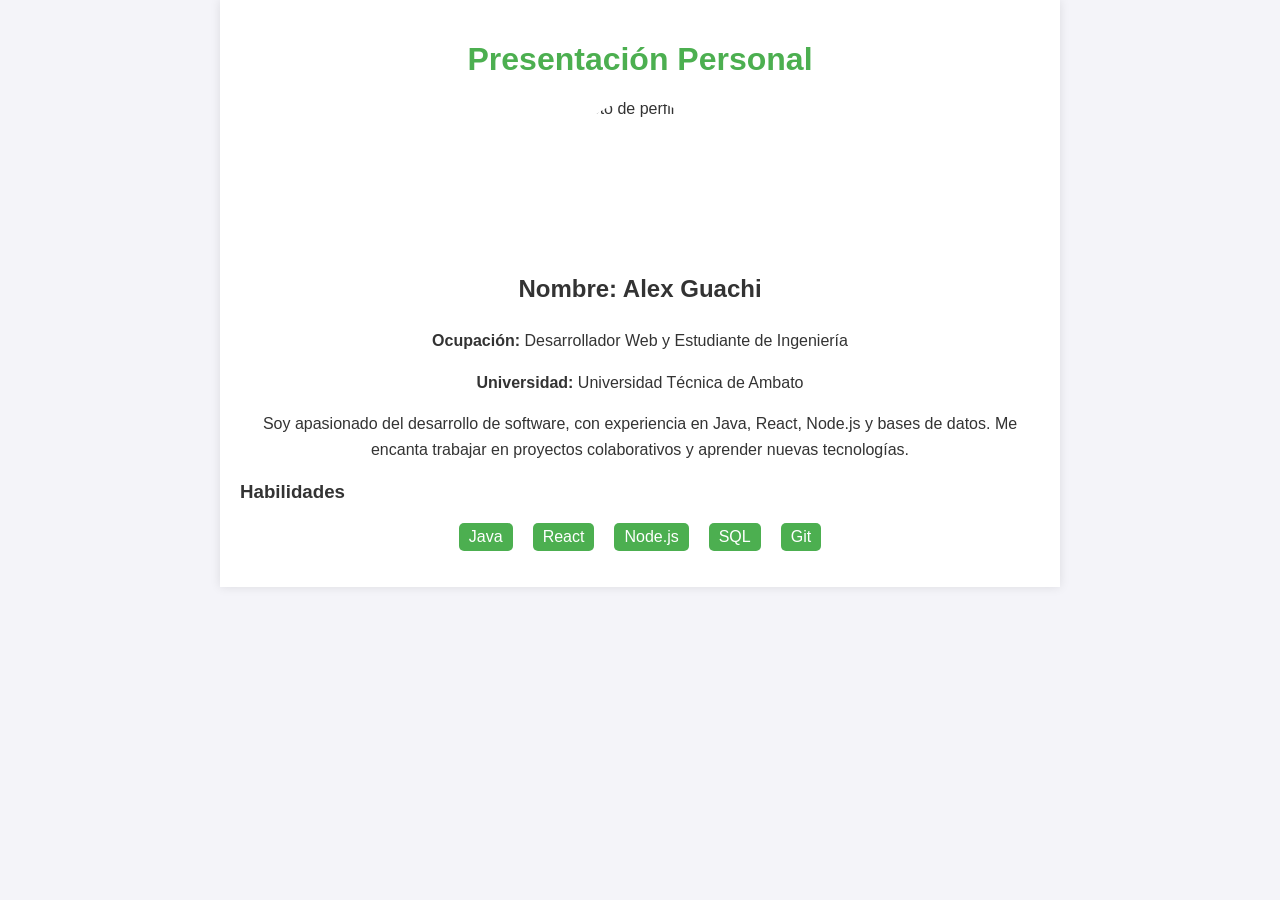
==== index.html @ 12859a0b "informacion" ====
<!DOCTYPE html>
<html lang="es">

<head>
    <meta charset="UTF-8">
    <meta name="viewport" content="width=device-width, initial-scale=1.0">
    <title>Presentación Personal</title>
    <style>
        body {
            font-family: Arial, sans-serif;
            margin: 0;
            padding: 0;
            background-color: #f4f4f9;
            color: #333;
        }

        .container {
            width: 80%;
            max-width: 800px;
            margin: auto;
            padding: 20px;
            background-color: #ffffff;
            box-shadow: 0px 0px 10px rgba(0, 0, 0, 0.1);
        }

        h1 {
            text-align: center;
            color: #4CAF50;
        }

        .profile-picture {
            display: block;
            margin: 20px auto;
            border-radius: 50%;
            width: 150px;
            height: 150px;
            object-fit: cover;
        }

        .info {
            text-align: center;
            line-height: 1.6;
        }

        .skills {
            margin-top: 20px;
            padding: 0;
            list-style: none;
            display: flex;
            justify-content: center;
        }

        .skills li {
            margin: 0 10px;
            padding: 5px 10px;
            background-color: #4CAF50;
            color: white;
            border-radius: 5px;
        }
    </style>
</head>

<body>
    <div class="container">
        <h1>Presentación Personal</h1>
        <img src="profile.jpg" alt="Foto de perfil" class="profile-picture">

        <div class="info">
            <h2>Nombre: Alex Guachi</h2>
            <p><strong>Ocupación:</strong> Desarrollador Web y Estudiante de Ingeniería</p>
            <p><strong>Universidad:</strong> Universidad Técnica de Ambato</p>
            <p>Soy apasionado del desarrollo de software, con experiencia en Java, React, Node.js y bases de datos. Me
                encanta trabajar en proyectos colaborativos y aprender nuevas tecnologías.</p>
        </div>

        <h3>Habilidades</h3>
        <ul class="skills">
            <li>Java</li>
            <li>React</li>
            <li>Node.js</li>
            <li>SQL</li>
            <li>Git</li>
        </ul>
    </div>
</body>

</html>
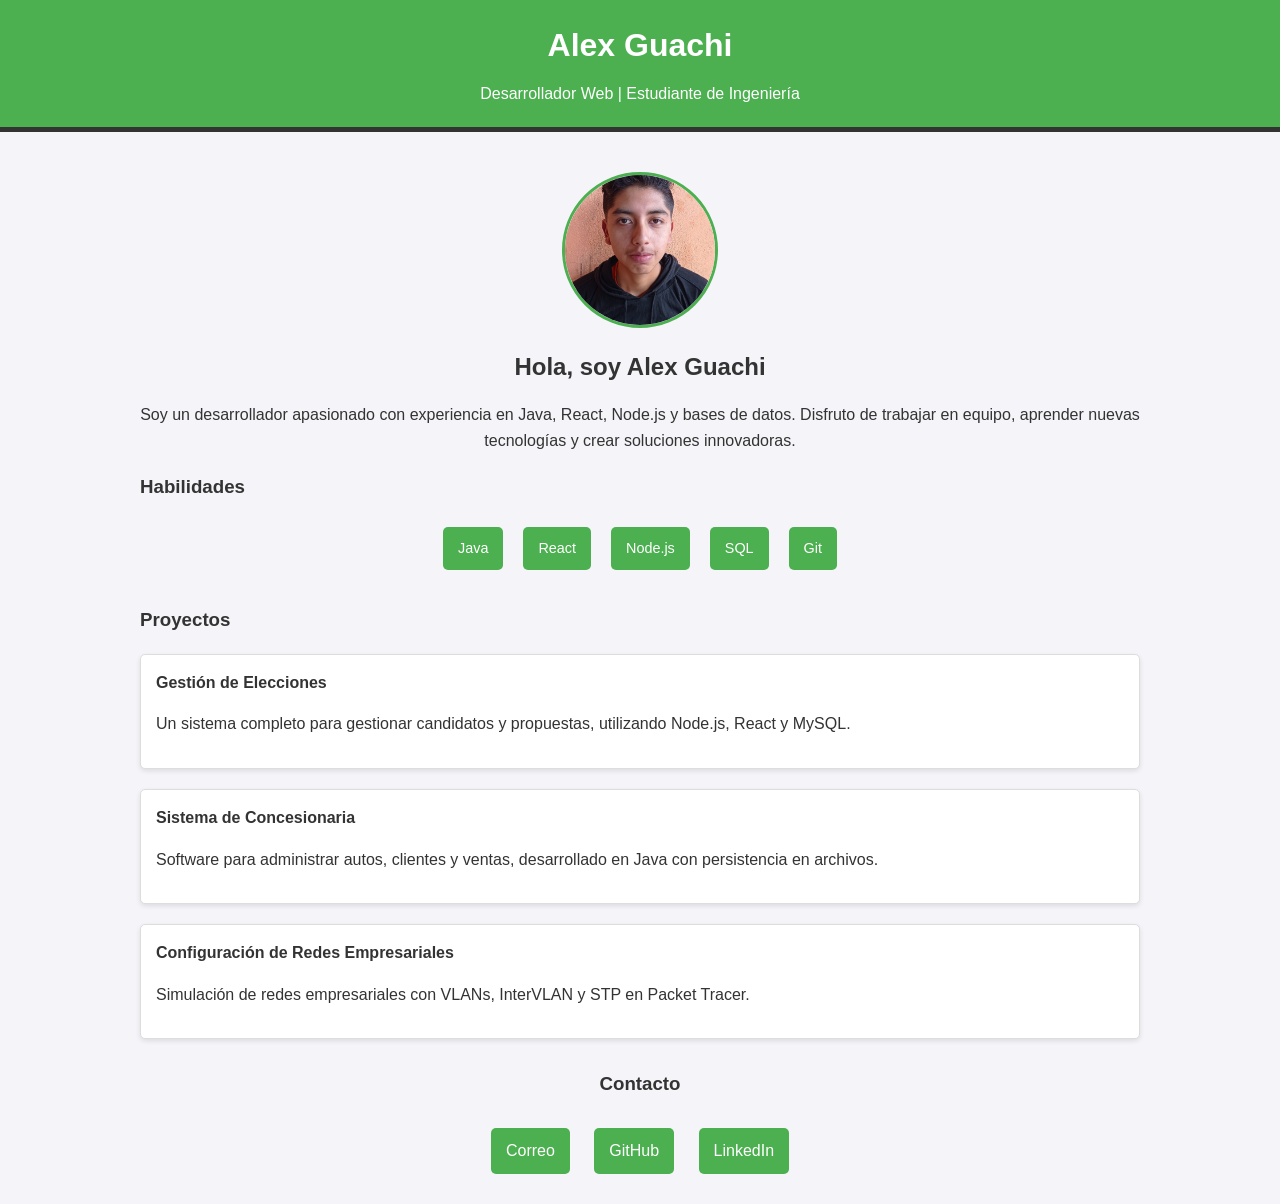
==== commit db82f34d: "cambios en la pagina" ====
--- a/index.html
+++ b/index.html
@@ -4,30 +4,44 @@
 <head>
     <meta charset="UTF-8">
     <meta name="viewport" content="width=device-width, initial-scale=1.0">
-    <title>Presentación Personal</title>
+    <title>Portafolio de Alex Guachi</title>
     <style>
+        /* Estilos generales */
         body {
             font-family: Arial, sans-serif;
             margin: 0;
             padding: 0;
             background-color: #f4f4f9;
             color: #333;
+            line-height: 1.6;
         }
 
+        /* Contenedor principal */
         .container {
-            width: 80%;
-            max-width: 800px;
+            width: 90%;
+            max-width: 1000px;
             margin: auto;
             padding: 20px;
-            background-color: #ffffff;
-            box-shadow: 0px 0px 10px rgba(0, 0, 0, 0.1);
         }
 
-        h1 {
+        /* Encabezado */
+        header {
+            background-color: #4CAF50;
+            color: white;
+            padding: 20px 0;
             text-align: center;
-            color: #4CAF50;
+            border-bottom: 5px solid #333;
         }
 
+        header h1 {
+            margin: 0;
+        }
+
+        header p {
+            margin: 10px 0 0;
+        }
+
+        /* Foto de perfil */
         .profile-picture {
             display: block;
             margin: 20px auto;
@@ -35,44 +49,94 @@
             width: 150px;
             height: 150px;
             object-fit: cover;
+            border: 3px solid #4CAF50;
         }
 
+        /* Información personal */
         .info {
             text-align: center;
-            line-height: 1.6;
+            margin-top: 20px;
         }
 
+        .info h2 {
+            margin-bottom: 10px;
+        }
+
+        /* Sección de habilidades */
         .skills {
             margin-top: 20px;
+            list-style: none;
             padding: 0;
-            list-style: none;
             display: flex;
             justify-content: center;
+            flex-wrap: wrap;
         }
 
         .skills li {
-            margin: 0 10px;
-            padding: 5px 10px;
+            margin: 5px 10px;
+            padding: 10px 15px;
             background-color: #4CAF50;
             color: white;
             border-radius: 5px;
+            font-size: 0.9em;
+        }
+
+        /* Sección de proyectos */
+        .projects {
+            margin-top: 30px;
+        }
+
+        .project-card {
+            background-color: #fff;
+            border: 1px solid #ddd;
+            border-radius: 5px;
+            margin-bottom: 20px;
+            padding: 15px;
+            box-shadow: 0px 2px 5px rgba(0, 0, 0, 0.1);
+        }
+
+        .project-card h4 {
+            margin: 0 0 10px;
+        }
+
+        /* Sección de contacto */
+        .contact {
+            margin-top: 30px;
+            text-align: center;
+        }
+
+        .contact a {
+            display: inline-block;
+            margin: 10px;
+            padding: 10px 15px;
+            text-decoration: none;
+            color: white;
+            background-color: #4CAF50;
+            border-radius: 5px;
+        }
+
+        .contact a:hover {
+            background-color: #45a049;
         }
     </style>
 </head>
 
 <body>
+    <header>
+        <h1>Alex Guachi</h1>
+        <p>Desarrollador Web | Estudiante de Ingeniería</p>
+    </header>
+
     <div class="container">
-        <h1>Presentación Personal</h1>
-        <img src="profile.jpg" alt="Foto de perfil" class="profile-picture">
-
+        <!-- Foto e información personal -->
+        <img src="UTA.jpeg" alt="Foto de perfil" class="profile-picture">
         <div class="info">
-            <h2>Nombre: Alex Guachi</h2>
-            <p><strong>Ocupación:</strong> Desarrollador Web y Estudiante de Ingeniería</p>
-            <p><strong>Universidad:</strong> Universidad Técnica de Ambato</p>
-            <p>Soy apasionado del desarrollo de software, con experiencia en Java, React, Node.js y bases de datos. Me
-                encanta trabajar en proyectos colaborativos y aprender nuevas tecnologías.</p>
+            <h2>Hola, soy Alex Guachi</h2>
+            <p>Soy un desarrollador apasionado con experiencia en Java, React, Node.js y bases de datos. Disfruto de
+                trabajar en equipo, aprender nuevas tecnologías y crear soluciones innovadoras.</p>
         </div>
 
+        <!-- Habilidades -->
         <h3>Habilidades</h3>
         <ul class="skills">
             <li>Java</li>
@@ -81,6 +145,32 @@
             <li>SQL</li>
             <li>Git</li>
         </ul>
+
+        <!-- Proyectos -->
+        <div class="projects">
+            <h3>Proyectos</h3>
+            <div class="project-card">
+                <h4>Gestión de Elecciones</h4>
+                <p>Un sistema completo para gestionar candidatos y propuestas, utilizando Node.js, React y MySQL.</p>
+            </div>
+            <div class="project-card">
+                <h4>Sistema de Concesionaria</h4>
+                <p>Software para administrar autos, clientes y ventas, desarrollado en Java con persistencia en
+                    archivos.</p>
+            </div>
+            <div class="project-card">
+                <h4>Configuración de Redes Empresariales</h4>
+                <p>Simulación de redes empresariales con VLANs, InterVLAN y STP en Packet Tracer.</p>
+            </div>
+        </div>
+
+        <!-- Contacto -->
+        <div class="contact">
+            <h3>Contacto</h3>
+            <a href="alexflakito15@gmail.com">Correo</a>
+            <a href="https://github.com/AlexGuachi" target="_blank">GitHub</a>
+            <a href="https://www.linkedin.com/in/alexguachi" target="_blank">LinkedIn</a>
+        </div>
     </div>
 </body>
 
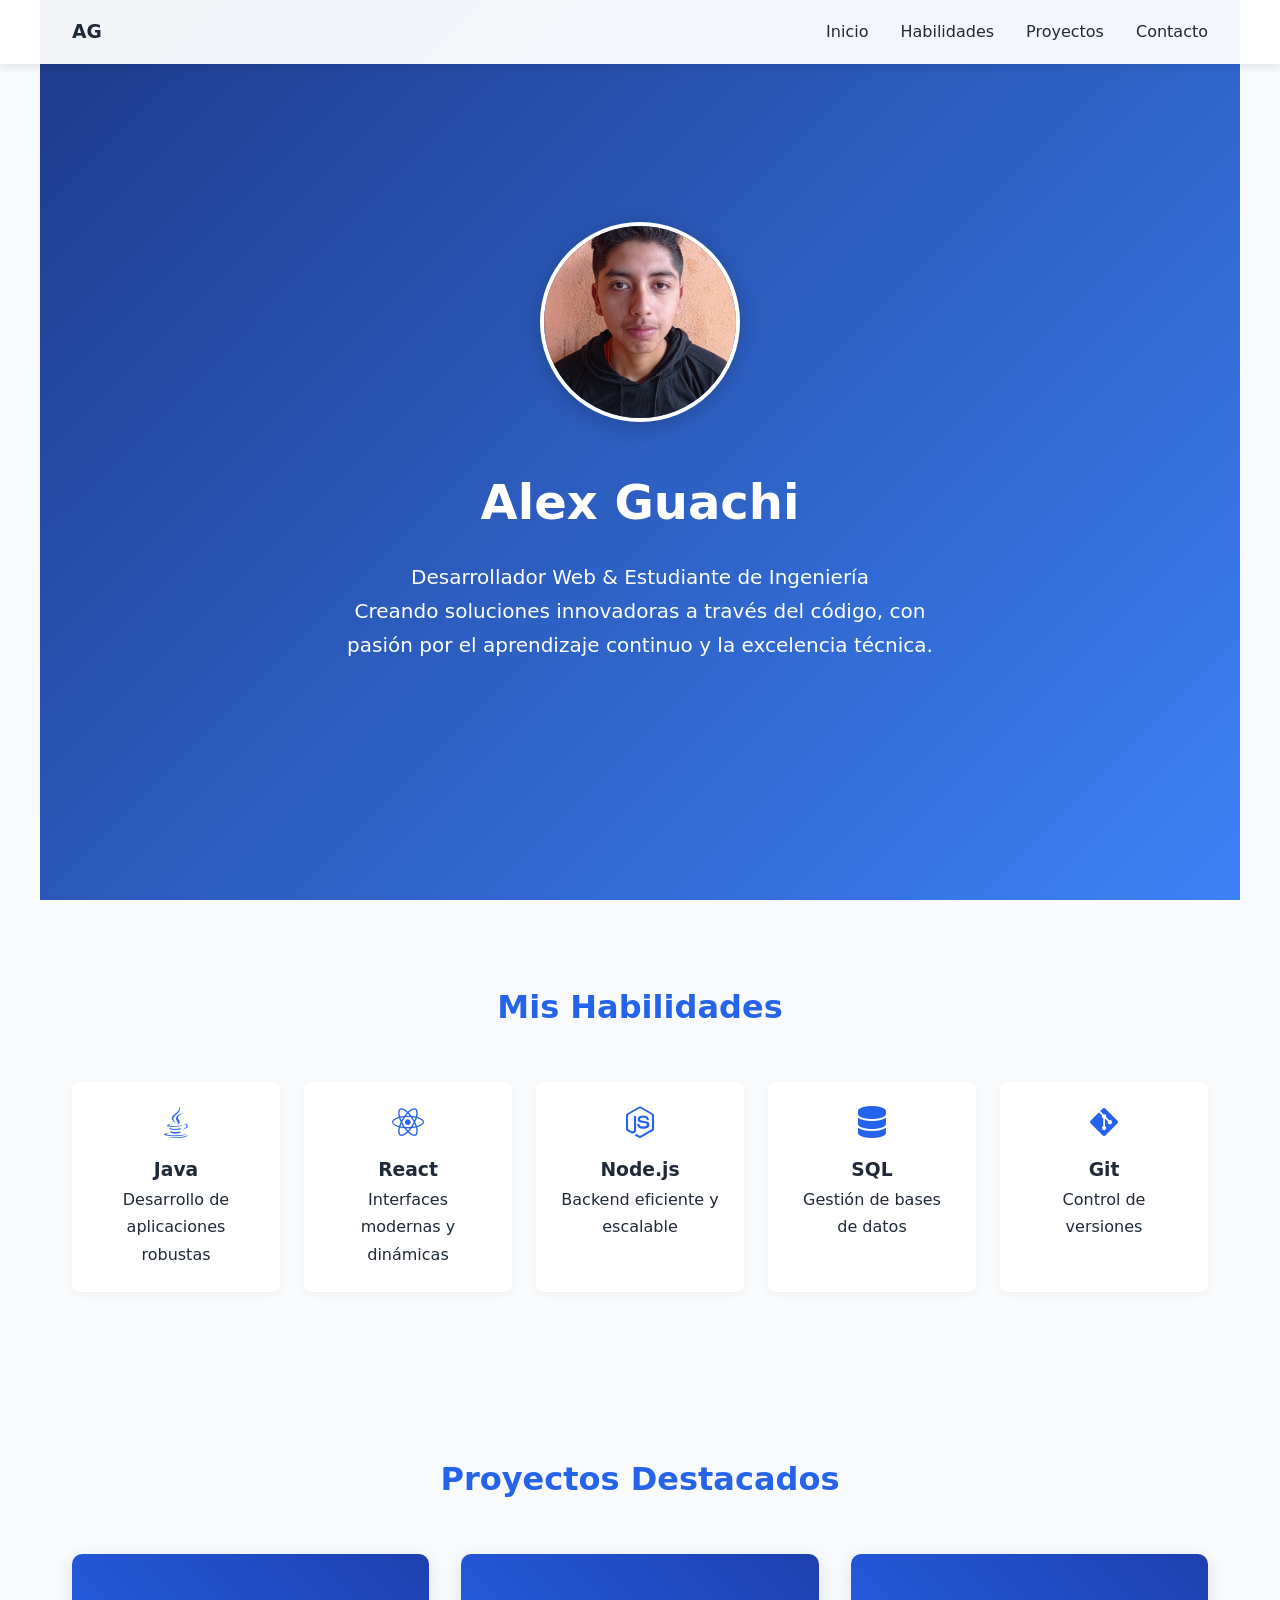
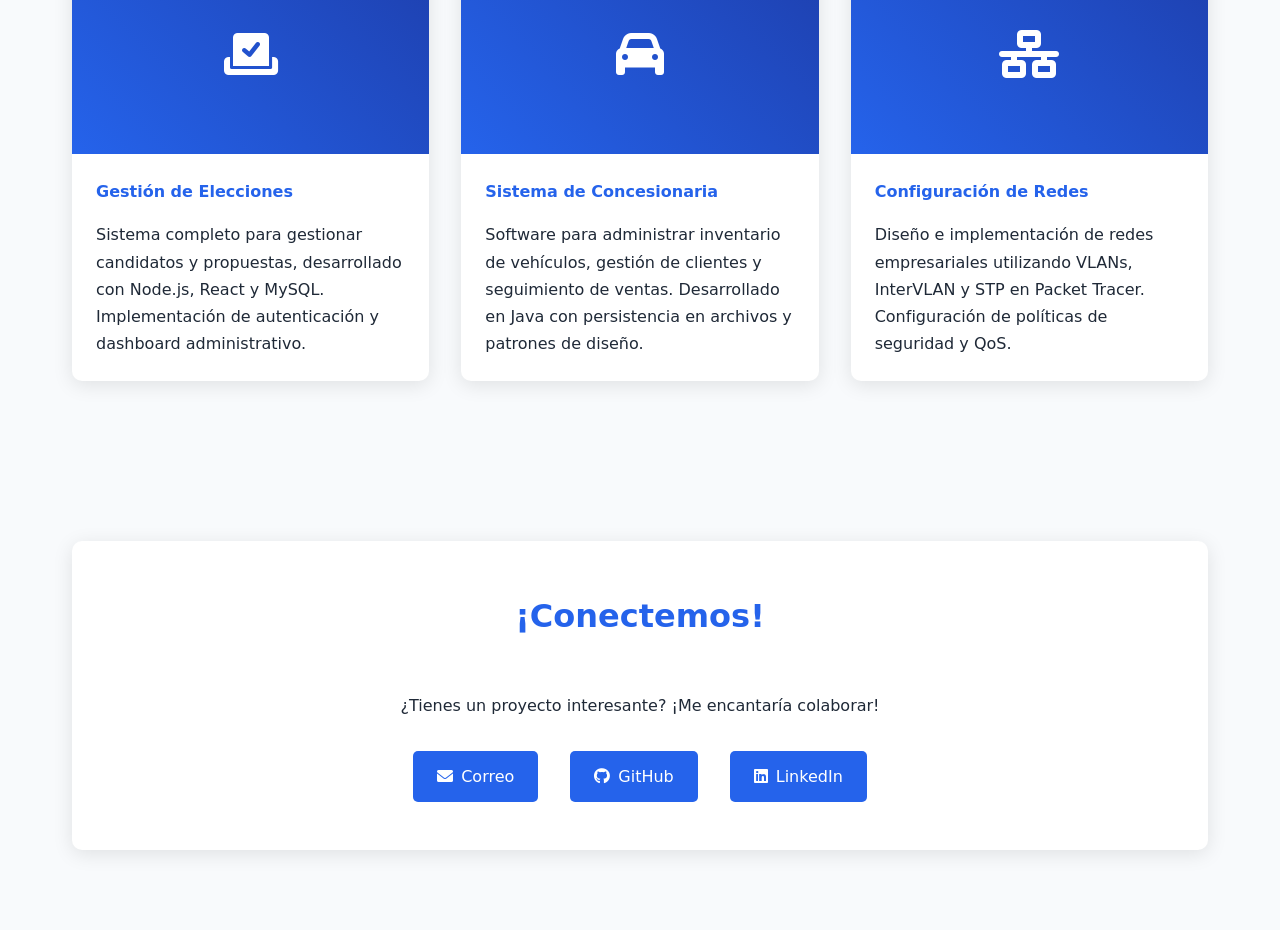
==== commit 811dc51d: "informacion de contacto" ====
--- a/index.html
+++ b/index.html
@@ -4,174 +4,349 @@
 <head>
     <meta charset="UTF-8">
     <meta name="viewport" content="width=device-width, initial-scale=1.0">
-    <title>Portafolio de Alex Guachi</title>
+    <title>Portafolio de Alex Guachi | Desarrollador Web</title>
+    <link rel="stylesheet" href="https://cdnjs.cloudflare.com/ajax/libs/font-awesome/6.0.0/css/all.min.css">
     <style>
-        /* Estilos generales */
-        body {
-            font-family: Arial, sans-serif;
+        :root {
+            --primary-color: #2563eb;
+            --secondary-color: #1e40af;
+            --text-color: #1f2937;
+            --bg-color: #f8fafc;
+            --card-bg: #ffffff;
+        }
+
+        * {
             margin: 0;
             padding: 0;
-            background-color: #f4f4f9;
-            color: #333;
-            line-height: 1.6;
-        }
-
-        /* Contenedor principal */
-        .container {
-            width: 90%;
-            max-width: 1000px;
-            margin: auto;
-            padding: 20px;
-        }
-
-        /* Encabezado */
-        header {
-            background-color: #4CAF50;
+            box-sizing: border-box;
+        }
+
+        body {
+            font-family: 'Segoe UI', system-ui, -apple-system, sans-serif;
+            line-height: 1.7;
+            color: var(--text-color);
+            background-color: var(--bg-color);
+        }
+
+        /* Header y navegación */
+        .navbar {
+            position: fixed;
+            top: 0;
+            width: 100%;
+            background-color: rgba(255, 255, 255, 0.95);
+            padding: 1rem 0;
+            box-shadow: 0 2px 10px rgba(0, 0, 0, 0.1);
+            z-index: 1000;
+        }
+
+        .nav-container {
+            max-width: 1200px;
+            margin: 0 auto;
+            display: flex;
+            justify-content: space-between;
+            align-items: center;
+            padding: 0 2rem;
+        }
+
+        .nav-links {
+            display: flex;
+            gap: 2rem;
+        }
+
+        .nav-links a {
+            text-decoration: none;
+            color: var(--text-color);
+            font-weight: 500;
+            transition: color 0.3s;
+        }
+
+        .nav-links a:hover {
+            color: var(--primary-color);
+        }
+
+        /* Hero section */
+        .hero {
+            height: 100vh;
+            display: flex;
+            align-items: center;
+            background: linear-gradient(135deg, #1e3a8a 0%, #3b82f6 100%);
             color: white;
-            padding: 20px 0;
+            padding-top: 4rem;
+        }
+
+        .hero-content {
+            max-width: 1200px;
+            margin: 0 auto;
+            padding: 0 2rem;
             text-align: center;
-            border-bottom: 5px solid #333;
-        }
-
-        header h1 {
-            margin: 0;
-        }
-
-        header p {
-            margin: 10px 0 0;
-        }
-
-        /* Foto de perfil */
+        }
+
         .profile-picture {
-            display: block;
-            margin: 20px auto;
+            width: 200px;
+            height: 200px;
             border-radius: 50%;
-            width: 150px;
-            height: 150px;
+            border: 4px solid white;
+            margin-bottom: 2rem;
             object-fit: cover;
-            border: 3px solid #4CAF50;
-        }
-
-        /* Información personal */
-        .info {
+            box-shadow: 0 4px 20px rgba(0, 0, 0, 0.2);
+        }
+
+        .hero h1 {
+            font-size: 3rem;
+            margin-bottom: 1rem;
+        }
+
+        .hero p {
+            font-size: 1.25rem;
+            max-width: 600px;
+            margin: 0 auto;
+        }
+
+        /* Secciones principales */
+        section {
+            padding: 5rem 2rem;
+            max-width: 1200px;
+            margin: 0 auto;
+        }
+
+        .section-title {
             text-align: center;
-            margin-top: 20px;
-        }
-
-        .info h2 {
-            margin-bottom: 10px;
-        }
-
-        /* Sección de habilidades */
-        .skills {
-            margin-top: 20px;
-            list-style: none;
-            padding: 0;
-            display: flex;
+            margin-bottom: 3rem;
+            font-size: 2rem;
+            color: var(--primary-color);
+        }
+
+        /* Habilidades */
+        .skills-grid {
+            display: grid;
+            grid-template-columns: repeat(auto-fit, minmax(150px, 1fr));
+            gap: 1.5rem;
+            margin-top: 2rem;
+        }
+
+        .skill-card {
+            background: var(--card-bg);
+            padding: 1.5rem;
+            border-radius: 8px;
+            text-align: center;
+            box-shadow: 0 2px 10px rgba(0, 0, 0, 0.05);
+            transition: transform 0.3s;
+        }
+
+        .skill-card:hover {
+            transform: translateY(-5px);
+        }
+
+        .skill-card i {
+            font-size: 2rem;
+            color: var(--primary-color);
+            margin-bottom: 1rem;
+        }
+
+        /* Proyectos */
+        .projects-grid {
+            display: grid;
+            grid-template-columns: repeat(auto-fit, minmax(300px, 1fr));
+            gap: 2rem;
+        }
+
+        .project-card {
+            background: var(--card-bg);
+            border-radius: 10px;
+            overflow: hidden;
+            box-shadow: 0 4px 20px rgba(0, 0, 0, 0.1);
+            transition: transform 0.3s;
+        }
+
+        .project-card:hover {
+            transform: translateY(-10px);
+        }
+
+        .project-img {
+            width: 100%;
+            height: 200px;
+            background: linear-gradient(45deg, #2563eb, #1e40af);
+            display: flex;
+            align-items: center;
             justify-content: center;
-            flex-wrap: wrap;
-        }
-
-        .skills li {
-            margin: 5px 10px;
-            padding: 10px 15px;
-            background-color: #4CAF50;
             color: white;
+            font-size: 3rem;
+        }
+
+        .project-content {
+            padding: 1.5rem;
+        }
+
+        .project-content h4 {
+            margin-bottom: 1rem;
+            color: var(--primary-color);
+        }
+
+        /* Contacto */
+        .contact-section {
+            background: var(--card-bg);
+            border-radius: 10px;
+            padding: 3rem;
+            text-align: center;
+            box-shadow: 0 4px 20px rgba(0, 0, 0, 0.1);
+        }
+
+        .social-links {
+            display: flex;
+            justify-content: center;
+            gap: 2rem;
+            margin-top: 2rem;
+        }
+
+        .social-link {
+            display: inline-flex;
+            align-items: center;
+            gap: 0.5rem;
+            padding: 0.75rem 1.5rem;
+            background-color: var(--primary-color);
+            color: white;
+            text-decoration: none;
             border-radius: 5px;
-            font-size: 0.9em;
-        }
-
-        /* Sección de proyectos */
-        .projects {
-            margin-top: 30px;
-        }
-
-        .project-card {
-            background-color: #fff;
-            border: 1px solid #ddd;
-            border-radius: 5px;
-            margin-bottom: 20px;
-            padding: 15px;
-            box-shadow: 0px 2px 5px rgba(0, 0, 0, 0.1);
-        }
-
-        .project-card h4 {
-            margin: 0 0 10px;
-        }
-
-        /* Sección de contacto */
-        .contact {
-            margin-top: 30px;
-            text-align: center;
-        }
-
-        .contact a {
-            display: inline-block;
-            margin: 10px;
-            padding: 10px 15px;
-            text-decoration: none;
-            color: white;
-            background-color: #4CAF50;
-            border-radius: 5px;
-        }
-
-        .contact a:hover {
-            background-color: #45a049;
+            transition: background-color 0.3s;
+        }
+
+        .social-link:hover {
+            background-color: var(--secondary-color);
+        }
+
+        /* Responsive */
+        @media (max-width: 768px) {
+            .hero h1 {
+                font-size: 2rem;
+            }
+
+            .nav-links {
+                display: none;
+            }
+
+            section {
+                padding: 3rem 1rem;
+            }
+
+            .projects-grid {
+                grid-template-columns: 1fr;
+            }
         }
     </style>
 </head>
 
 <body>
-    <header>
-        <h1>Alex Guachi</h1>
-        <p>Desarrollador Web | Estudiante de Ingeniería</p>
-    </header>
-
-    <div class="container">
-        <!-- Foto e información personal -->
-        <img src="UTA.jpeg" alt="Foto de perfil" class="profile-picture">
-        <div class="info">
-            <h2>Hola, soy Alex Guachi</h2>
-            <p>Soy un desarrollador apasionado con experiencia en Java, React, Node.js y bases de datos. Disfruto de
-                trabajar en equipo, aprender nuevas tecnologías y crear soluciones innovadoras.</p>
-        </div>
-
-        <!-- Habilidades -->
-        <h3>Habilidades</h3>
-        <ul class="skills">
-            <li>Java</li>
-            <li>React</li>
-            <li>Node.js</li>
-            <li>SQL</li>
-            <li>Git</li>
-        </ul>
-
-        <!-- Proyectos -->
-        <div class="projects">
-            <h3>Proyectos</h3>
+    <nav class="navbar">
+        <div class="nav-container">
+            <h3>AG</h3>
+            <div class="nav-links">
+                <a href="#inicio">Inicio</a>
+                <a href="#habilidades">Habilidades</a>
+                <a href="#proyectos">Proyectos</a>
+                <a href="#contacto">Contacto</a>
+            </div>
+        </div>
+    </nav>
+
+    <section class="hero" id="inicio">
+        <div class="hero-content">
+            <img src="UTA.jpeg" alt="Alex Guachi" class="profile-picture">
+            <h1>Alex Guachi</h1>
+            <p>Desarrollador Web & Estudiante de Ingeniería</p>
+            <p class="hero-description">
+                Creando soluciones innovadoras a través del código, con pasión por el aprendizaje continuo y la
+                excelencia técnica.
+            </p>
+        </div>
+    </section>
+
+    <section id="habilidades">
+        <h2 class="section-title">Mis Habilidades</h2>
+        <div class="skills-grid">
+            <div class="skill-card">
+                <i class="fab fa-java"></i>
+                <h3>Java</h3>
+                <p>Desarrollo de aplicaciones robustas</p>
+            </div>
+            <div class="skill-card">
+                <i class="fab fa-react"></i>
+                <h3>React</h3>
+                <p>Interfaces modernas y dinámicas</p>
+            </div>
+            <div class="skill-card">
+                <i class="fab fa-node-js"></i>
+                <h3>Node.js</h3>
+                <p>Backend eficiente y escalable</p>
+            </div>
+            <div class="skill-card">
+                <i class="fas fa-database"></i>
+                <h3>SQL</h3>
+                <p>Gestión de bases de datos</p>
+            </div>
+            <div class="skill-card">
+                <i class="fab fa-git-alt"></i>
+                <h3>Git</h3>
+                <p>Control de versiones</p>
+            </div>
+        </div>
+    </section>
+
+    <section id="proyectos">
+        <h2 class="section-title">Proyectos Destacados</h2>
+        <div class="projects-grid">
             <div class="project-card">
-                <h4>Gestión de Elecciones</h4>
-                <p>Un sistema completo para gestionar candidatos y propuestas, utilizando Node.js, React y MySQL.</p>
+                <div class="project-img">
+                    <i class="fas fa-vote-yea"></i>
+                </div>
+                <div class="project-content">
+                    <h4>Gestión de Elecciones</h4>
+                    <p>Sistema completo para gestionar candidatos y propuestas, desarrollado con Node.js, React y MySQL.
+                        Implementación de autenticación y dashboard administrativo.</p>
+                </div>
             </div>
             <div class="project-card">
-                <h4>Sistema de Concesionaria</h4>
-                <p>Software para administrar autos, clientes y ventas, desarrollado en Java con persistencia en
-                    archivos.</p>
+                <div class="project-img">
+                    <i class="fas fa-car"></i>
+                </div>
+                <div class="project-content">
+                    <h4>Sistema de Concesionaria</h4>
+                    <p>Software para administrar inventario de vehículos, gestión de clientes y seguimiento de ventas.
+                        Desarrollado en Java con persistencia en archivos y patrones de diseño.</p>
+                </div>
             </div>
             <div class="project-card">
-                <h4>Configuración de Redes Empresariales</h4>
-                <p>Simulación de redes empresariales con VLANs, InterVLAN y STP en Packet Tracer.</p>
-            </div>
-        </div>
-
-        <!-- Contacto -->
-        <div class="contact">
-            <h3>Contacto</h3>
-            <a href="alexflakito15@gmail.com">Correo</a>
-            <a href="https://github.com/AlexGuachi" target="_blank">GitHub</a>
-            <a href="https://www.linkedin.com/in/alexguachi" target="_blank">LinkedIn</a>
-        </div>
-    </div>
+                <div class="project-img">
+                    <i class="fas fa-network-wired"></i>
+                </div>
+                <div class="project-content">
+                    <h4>Configuración de Redes</h4>
+                    <p>Diseño e implementación de redes empresariales utilizando VLANs, InterVLAN y STP en Packet
+                        Tracer. Configuración de políticas de seguridad y QoS.</p>
+                </div>
+            </div>
+        </div>
+    </section>
+
+    <section id="contacto">
+        <div class="contact-section">
+            <h2 class="section-title">¡Conectemos!</h2>
+            <p>¿Tienes un proyecto interesante? ¡Me encantaría colaborar!</p>
+            <div class="social-links">
+                <a href="mailto:alexflakito15@gmail.com" class="social-link">
+                    <i class="fas fa-envelope"></i>
+                    Correo
+                </a>
+                <a href="https://github.com/A1EXF6A" target="_blank" class="social-link">
+                    <i class="fab fa-github"></i>
+                    GitHub
+                </a>
+                <a href="linkedin.com/in/alex-guachi-711299339" target="_blank" class="social-link">
+                    <i class="fab fa-linkedin"></i>
+                    LinkedIn
+                </a>
+            </div>
+        </div>
+    </section>
 </body>
 
 </html>
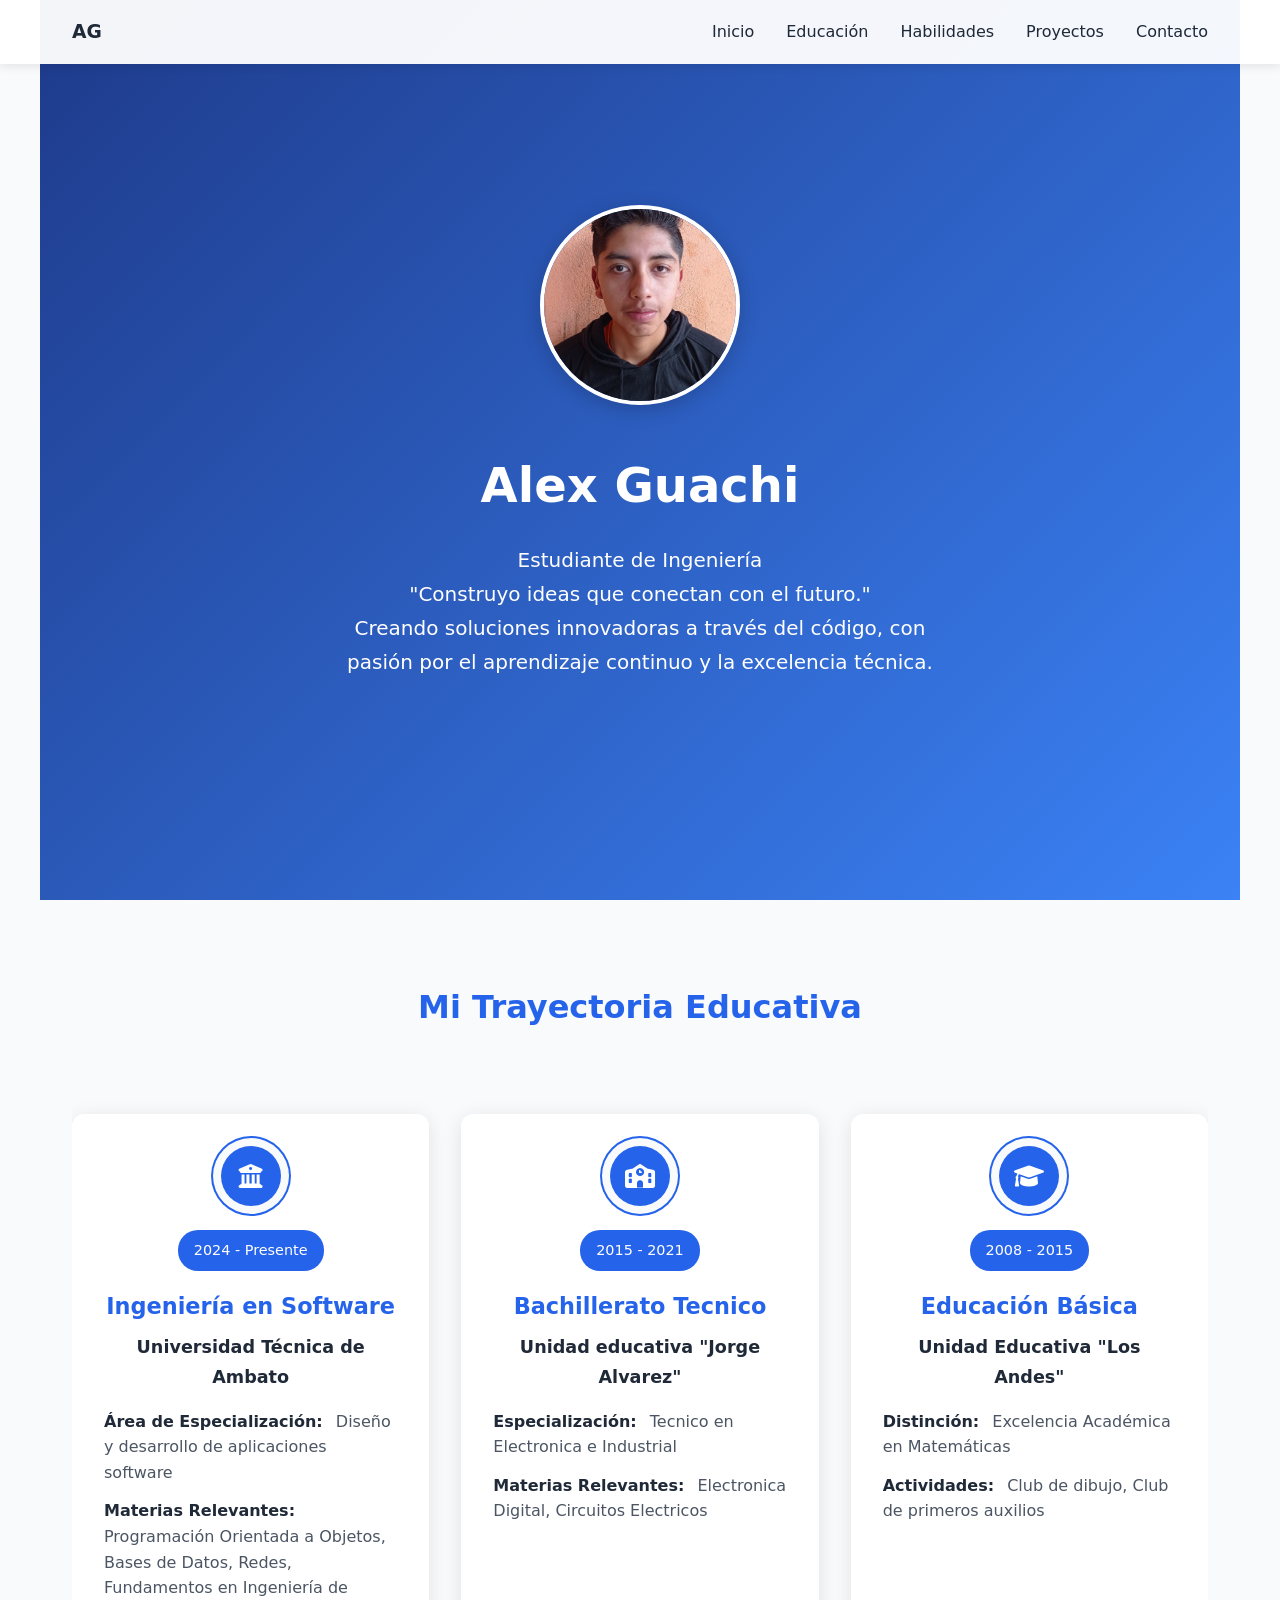
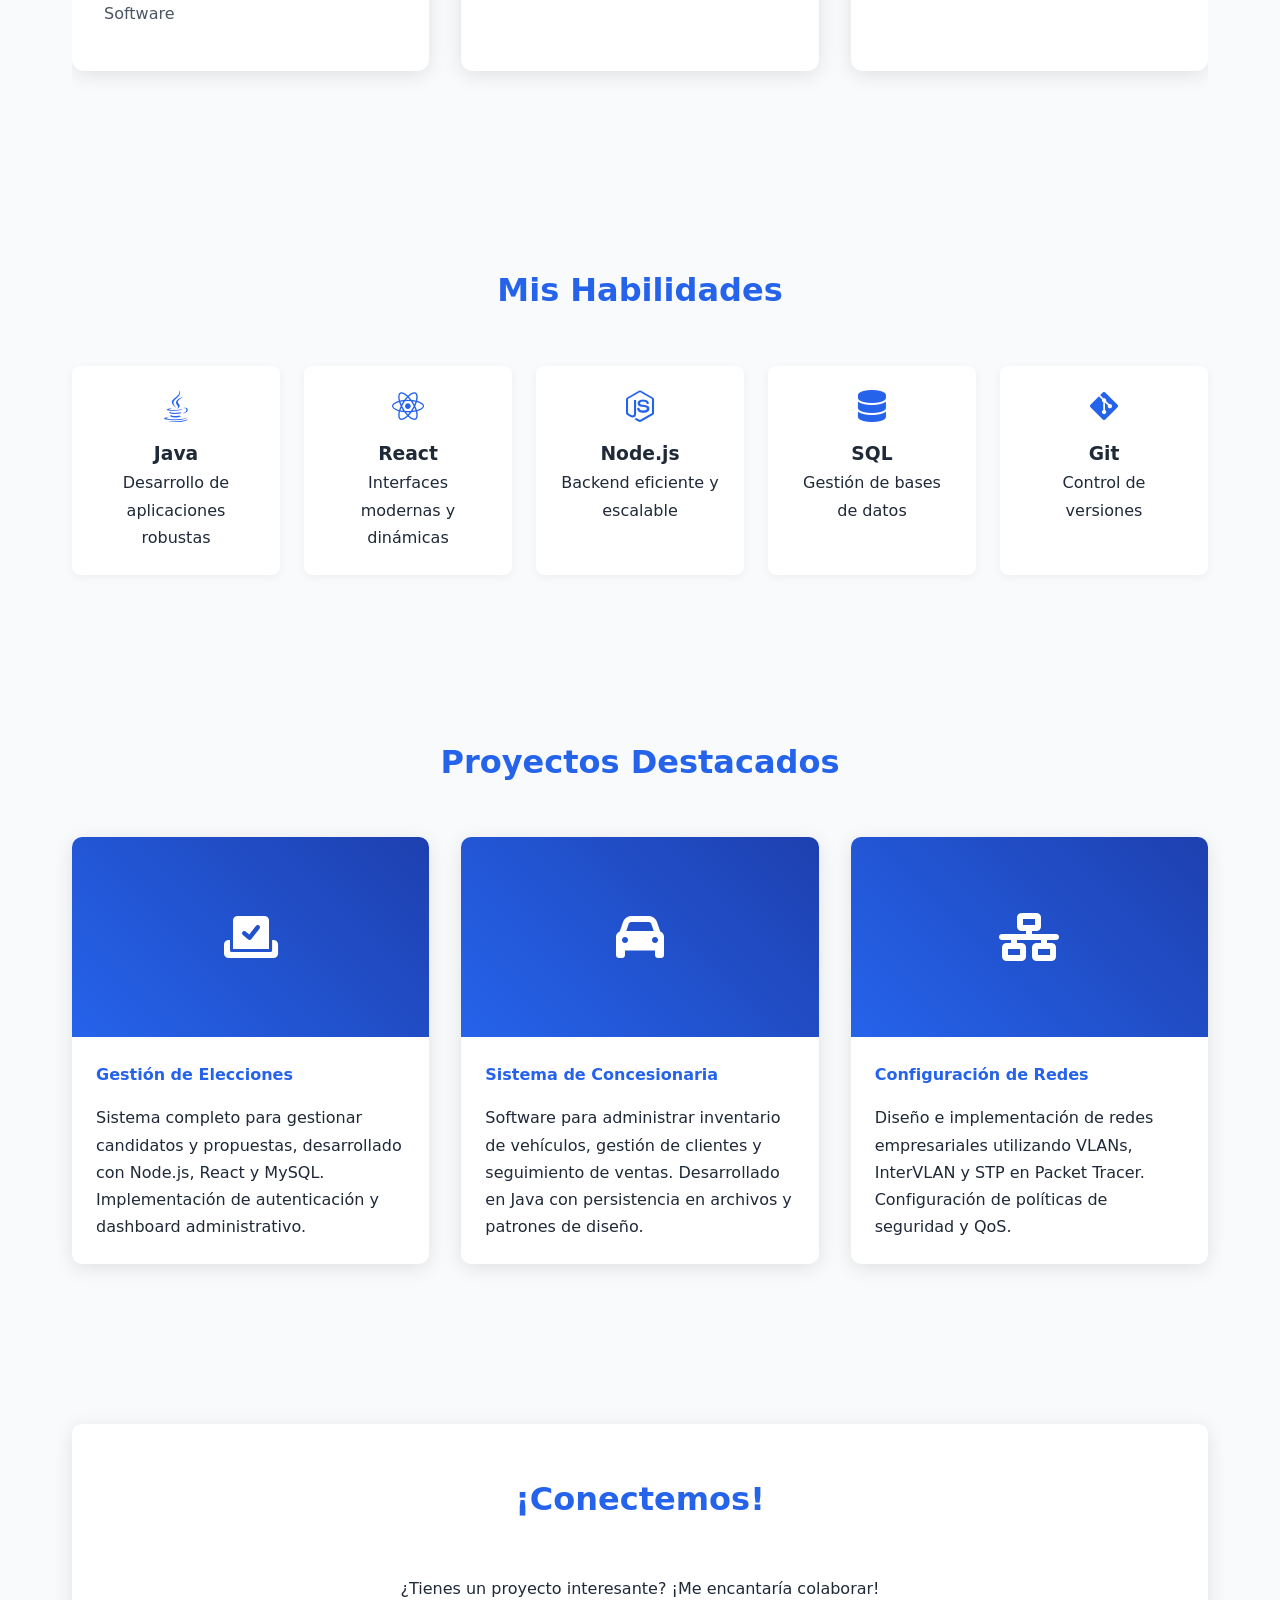
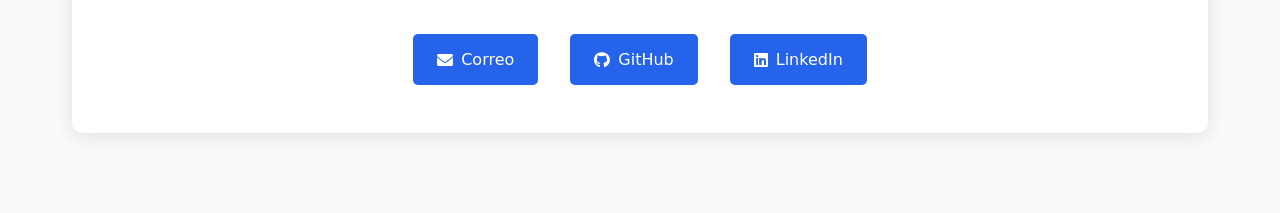
==== commit 9a1d7697: "seccion educacion" ====
--- a/index.html
+++ b/index.html
@@ -4,7 +4,7 @@
 <head>
     <meta charset="UTF-8">
     <meta name="viewport" content="width=device-width, initial-scale=1.0">
-    <title>Portafolio de Alex Guachi | Desarrollador Web</title>
+    <title>Portafolio de Alex Guachi</title>
     <link rel="stylesheet" href="https://cdnjs.cloudflare.com/ajax/libs/font-awesome/6.0.0/css/all.min.css">
     <style>
         :root {
@@ -232,6 +232,116 @@
                 grid-template-columns: 1fr;
             }
         }
+
+        .education-section {
+            padding: 5rem 2rem;
+            background-color: var(--bg-color);
+            max-width: 1200px;
+            margin: 0 auto;
+        }
+
+        .education-timeline {
+            display: flex;
+            justify-content: space-between;
+            gap: 2rem;
+            padding: 2rem 0;
+            overflow-x: auto;
+        }
+
+        .timeline-item {
+            flex: 1;
+            min-width: 300px;
+            background: white;
+            border-radius: 12px;
+            padding: 2rem;
+            box-shadow: 0 4px 20px rgba(0, 0, 0, 0.1);
+            position: relative;
+            display: flex;
+            flex-direction: column;
+            align-items: center;
+            text-align: center;
+        }
+
+        .timeline-marker {
+            width: 60px;
+            height: 60px;
+            background: var(--primary-color);
+            border-radius: 50%;
+            display: flex;
+            align-items: center;
+            justify-content: center;
+            margin-bottom: 1.5rem;
+            box-shadow: 0 0 0 8px var(--bg-color), 0 0 0 10px var(--primary-color);
+        }
+
+        .timeline-marker i {
+            color: white;
+            font-size: 1.5rem;
+        }
+
+        .education-year {
+            display: inline-block;
+            background: var(--primary-color);
+            color: white;
+            padding: 0.5rem 1rem;
+            border-radius: 20px;
+            font-size: 0.9rem;
+            margin-bottom: 1rem;
+        }
+
+        .timeline-content h3 {
+            color: var(--primary-color);
+            margin-bottom: 0.5rem;
+            font-size: 1.4rem;
+        }
+
+        .timeline-content h4 {
+            color: var(--text-color);
+            margin-bottom: 1rem;
+            font-size: 1.1rem;
+        }
+
+        .education-details {
+            list-style: none;
+            padding: 0;
+            text-align: left;
+        }
+
+        .education-details li {
+            margin-bottom: 0.8rem;
+            line-height: 1.6;
+            color: #4b5563;
+        }
+
+        .detail-label {
+            font-weight: 600;
+            color: var(--text-color);
+            margin-right: 0.5rem;
+        }
+
+        /* Responsive para educación horizontal */
+        @media (max-width: 1024px) {
+            .education-timeline {
+                flex-wrap: nowrap;
+                overflow-x: auto;
+                padding-bottom: 1rem;
+                scroll-snap-type: x mandatory;
+            }
+
+            .timeline-item {
+                scroll-snap-align: start;
+            }
+        }
+
+        @media (max-width: 768px) {
+            .education-section {
+                padding: 3rem 1rem;
+            }
+
+            .timeline-item {
+                min-width: 280px;
+            }
+        }
     </style>
 </head>
 
@@ -241,6 +351,7 @@
             <h3>AG</h3>
             <div class="nav-links">
                 <a href="#inicio">Inicio</a>
+                <a href="#educacion">Educación</a>
                 <a href="#habilidades">Habilidades</a>
                 <a href="#proyectos">Proyectos</a>
                 <a href="#contacto">Contacto</a>
@@ -252,14 +363,88 @@
         <div class="hero-content">
             <img src="UTA.jpeg" alt="Alex Guachi" class="profile-picture">
             <h1>Alex Guachi</h1>
-            <p>Desarrollador Web & Estudiante de Ingeniería</p>
+            <p>Estudiante de Ingeniería</p>
+            <p class="hero-quote">"Construyo ideas que conectan con el futuro."</p>
+
             <p class="hero-description">
                 Creando soluciones innovadoras a través del código, con pasión por el aprendizaje continuo y la
                 excelencia técnica.
             </p>
+
         </div>
     </section>
-
+    <section id="educacion" class="education-section">
+        <h2 class="section-title">Mi Trayectoria Educativa</h2>
+
+        <div class="education-timeline">
+            <!-- Universidad -->
+            <div class="timeline-item">
+                <div class="timeline-marker">
+                    <i class="fas fa-university"></i>
+                </div>
+                <div class="timeline-content">
+                    <div class="education-year">2024 - Presente</div>
+                    <h3>Ingeniería en Software</h3>
+                    <h4>Universidad Técnica de Ambato</h4>
+                    <ul class="education-details">
+                        <li>
+                            <span class="detail-label">Área de Especialización:</span>
+                            Diseño y desarrollo de aplicaciones software
+                        </li>
+                        <li>
+                            <span class="detail-label">Materias Relevantes:</span>
+                            Programación Orientada a Objetos, Bases de Datos, Redes, Fundamentos en Ingeniería de
+                            Software
+                        </li>
+                    </ul>
+                </div>
+            </div>
+
+            <!-- Instituto -->
+            <div class="timeline-item">
+                <div class="timeline-marker">
+                    <i class="fas fa-school"></i>
+                </div>
+                <div class="timeline-content">
+                    <div class="education-year">2015 - 2021</div>
+                    <h3>Bachillerato Tecnico</h3>
+                    <h4>Unidad educativa "Jorge Alvarez"</h4>
+                    <ul class="education-details">
+                        <li>
+                            <span class="detail-label">Especialización:</span>
+                            Tecnico en Electronica e Industrial
+                        </li>
+                        <li>
+                            <span class="detail-label">Materias Relevantes:</span>
+                            Electronica Digital, Circuitos Electricos
+                        </li>
+                    </ul>
+                </div>
+            </div>
+
+            <!-- Escuela -->
+            <div class="timeline-item">
+                <div class="timeline-marker">
+                    <i class="fas fa-graduation-cap"></i>
+                </div>
+                <div class="timeline-content">
+                    <div class="education-year">2008 - 2015</div>
+                    <h3>Educación Básica</h3>
+                    <h4>Unidad Educativa "Los Andes"</h4>
+                    <ul class="education-details">
+                        <li>
+                            <span class="detail-label">Distinción:</span>
+                            Excelencia Académica en Matemáticas
+                        </li>
+                        <li>
+                            <span class="detail-label">Actividades:</span>
+                            Club de dibujo, Club de primeros auxilios
+                        </li>
+                    </ul>
+                </div>
+            </div>
+        </div>
+    </section>
     <section id="habilidades">
         <h2 class="section-title">Mis Habilidades</h2>
         <div class="skills-grid">
@@ -340,7 +525,7 @@
                     <i class="fab fa-github"></i>
                     GitHub
                 </a>
-                <a href="linkedin.com/in/alex-guachi-711299339" target="_blank" class="social-link">
+                <a href="https://linkedin.com/in/alex-guachi-711299339" target="_blank" class="social-link">
                     <i class="fab fa-linkedin"></i>
                     LinkedIn
                 </a>
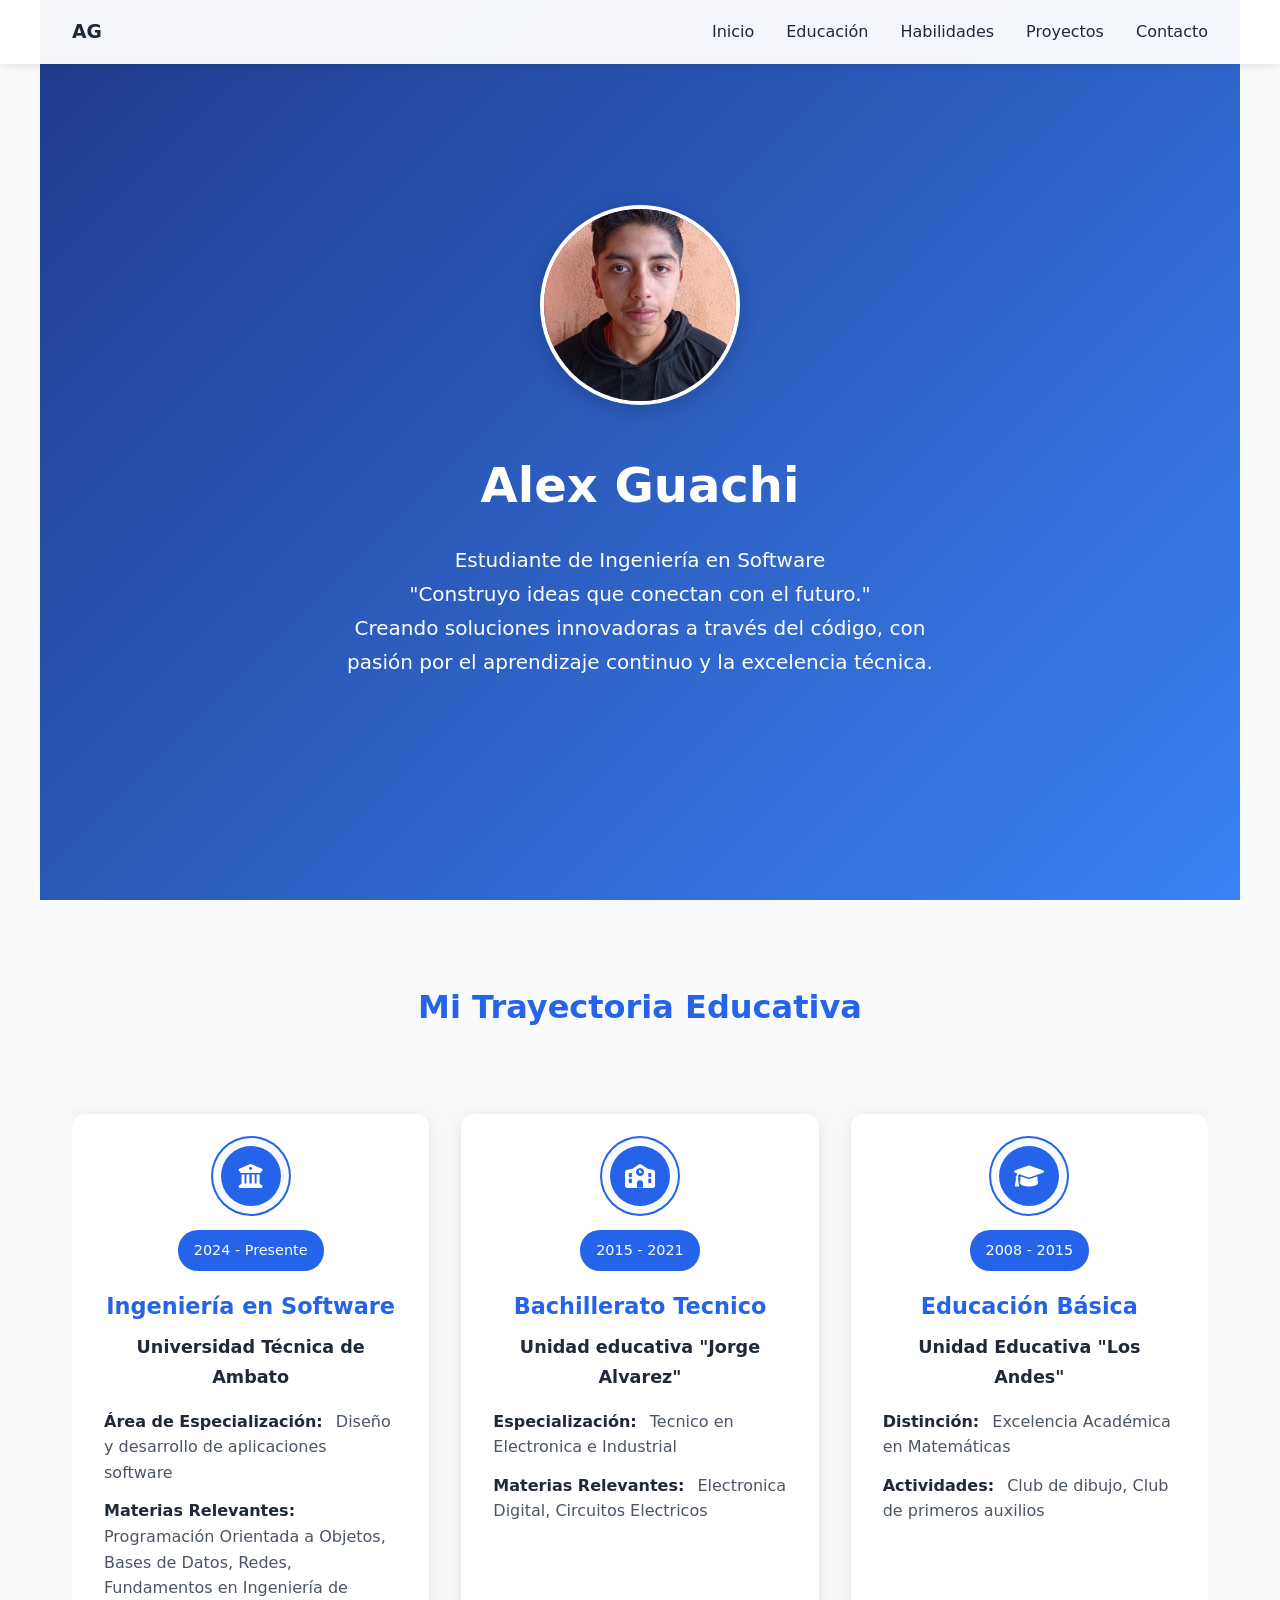
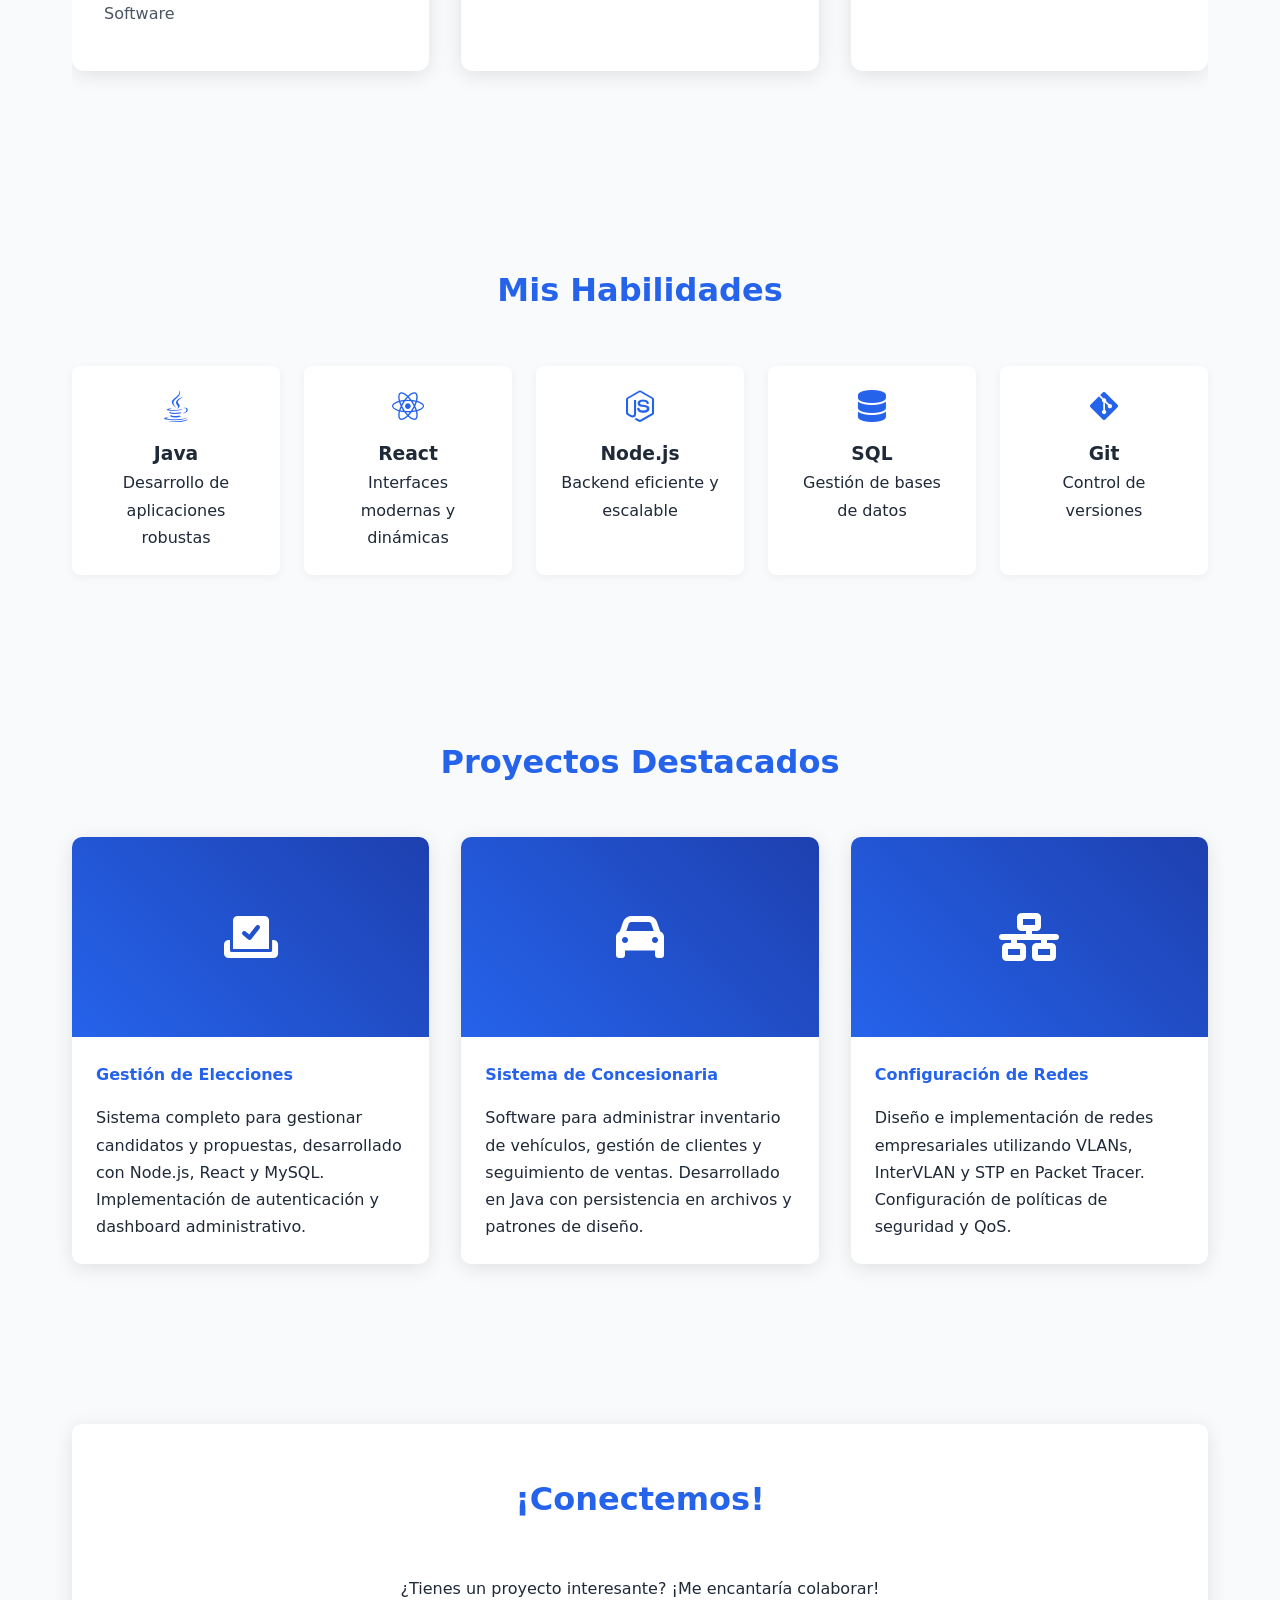
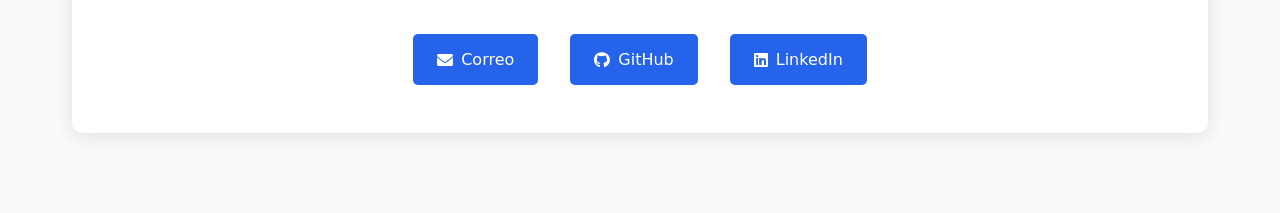
==== commit 946a4605: "separar el css en un archivo css" ====
--- a/index.html
+++ b/index.html
@@ -6,343 +6,7 @@
     <meta name="viewport" content="width=device-width, initial-scale=1.0">
     <title>Portafolio de Alex Guachi</title>
     <link rel="stylesheet" href="https://cdnjs.cloudflare.com/ajax/libs/font-awesome/6.0.0/css/all.min.css">
-    <style>
-        :root {
-            --primary-color: #2563eb;
-            --secondary-color: #1e40af;
-            --text-color: #1f2937;
-            --bg-color: #f8fafc;
-            --card-bg: #ffffff;
-        }
-
-        * {
-            margin: 0;
-            padding: 0;
-            box-sizing: border-box;
-        }
-
-        body {
-            font-family: 'Segoe UI', system-ui, -apple-system, sans-serif;
-            line-height: 1.7;
-            color: var(--text-color);
-            background-color: var(--bg-color);
-        }
-
-        /* Header y navegación */
-        .navbar {
-            position: fixed;
-            top: 0;
-            width: 100%;
-            background-color: rgba(255, 255, 255, 0.95);
-            padding: 1rem 0;
-            box-shadow: 0 2px 10px rgba(0, 0, 0, 0.1);
-            z-index: 1000;
-        }
-
-        .nav-container {
-            max-width: 1200px;
-            margin: 0 auto;
-            display: flex;
-            justify-content: space-between;
-            align-items: center;
-            padding: 0 2rem;
-        }
-
-        .nav-links {
-            display: flex;
-            gap: 2rem;
-        }
-
-        .nav-links a {
-            text-decoration: none;
-            color: var(--text-color);
-            font-weight: 500;
-            transition: color 0.3s;
-        }
-
-        .nav-links a:hover {
-            color: var(--primary-color);
-        }
-
-        /* Hero section */
-        .hero {
-            height: 100vh;
-            display: flex;
-            align-items: center;
-            background: linear-gradient(135deg, #1e3a8a 0%, #3b82f6 100%);
-            color: white;
-            padding-top: 4rem;
-        }
-
-        .hero-content {
-            max-width: 1200px;
-            margin: 0 auto;
-            padding: 0 2rem;
-            text-align: center;
-        }
-
-        .profile-picture {
-            width: 200px;
-            height: 200px;
-            border-radius: 50%;
-            border: 4px solid white;
-            margin-bottom: 2rem;
-            object-fit: cover;
-            box-shadow: 0 4px 20px rgba(0, 0, 0, 0.2);
-        }
-
-        .hero h1 {
-            font-size: 3rem;
-            margin-bottom: 1rem;
-        }
-
-        .hero p {
-            font-size: 1.25rem;
-            max-width: 600px;
-            margin: 0 auto;
-        }
-
-        /* Secciones principales */
-        section {
-            padding: 5rem 2rem;
-            max-width: 1200px;
-            margin: 0 auto;
-        }
-
-        .section-title {
-            text-align: center;
-            margin-bottom: 3rem;
-            font-size: 2rem;
-            color: var(--primary-color);
-        }
-
-        /* Habilidades */
-        .skills-grid {
-            display: grid;
-            grid-template-columns: repeat(auto-fit, minmax(150px, 1fr));
-            gap: 1.5rem;
-            margin-top: 2rem;
-        }
-
-        .skill-card {
-            background: var(--card-bg);
-            padding: 1.5rem;
-            border-radius: 8px;
-            text-align: center;
-            box-shadow: 0 2px 10px rgba(0, 0, 0, 0.05);
-            transition: transform 0.3s;
-        }
-
-        .skill-card:hover {
-            transform: translateY(-5px);
-        }
-
-        .skill-card i {
-            font-size: 2rem;
-            color: var(--primary-color);
-            margin-bottom: 1rem;
-        }
-
-        /* Proyectos */
-        .projects-grid {
-            display: grid;
-            grid-template-columns: repeat(auto-fit, minmax(300px, 1fr));
-            gap: 2rem;
-        }
-
-        .project-card {
-            background: var(--card-bg);
-            border-radius: 10px;
-            overflow: hidden;
-            box-shadow: 0 4px 20px rgba(0, 0, 0, 0.1);
-            transition: transform 0.3s;
-        }
-
-        .project-card:hover {
-            transform: translateY(-10px);
-        }
-
-        .project-img {
-            width: 100%;
-            height: 200px;
-            background: linear-gradient(45deg, #2563eb, #1e40af);
-            display: flex;
-            align-items: center;
-            justify-content: center;
-            color: white;
-            font-size: 3rem;
-        }
-
-        .project-content {
-            padding: 1.5rem;
-        }
-
-        .project-content h4 {
-            margin-bottom: 1rem;
-            color: var(--primary-color);
-        }
-
-        /* Contacto */
-        .contact-section {
-            background: var(--card-bg);
-            border-radius: 10px;
-            padding: 3rem;
-            text-align: center;
-            box-shadow: 0 4px 20px rgba(0, 0, 0, 0.1);
-        }
-
-        .social-links {
-            display: flex;
-            justify-content: center;
-            gap: 2rem;
-            margin-top: 2rem;
-        }
-
-        .social-link {
-            display: inline-flex;
-            align-items: center;
-            gap: 0.5rem;
-            padding: 0.75rem 1.5rem;
-            background-color: var(--primary-color);
-            color: white;
-            text-decoration: none;
-            border-radius: 5px;
-            transition: background-color 0.3s;
-        }
-
-        .social-link:hover {
-            background-color: var(--secondary-color);
-        }
-
-        /* Responsive */
-        @media (max-width: 768px) {
-            .hero h1 {
-                font-size: 2rem;
-            }
-
-            .nav-links {
-                display: none;
-            }
-
-            section {
-                padding: 3rem 1rem;
-            }
-
-            .projects-grid {
-                grid-template-columns: 1fr;
-            }
-        }
-
-        .education-section {
-            padding: 5rem 2rem;
-            background-color: var(--bg-color);
-            max-width: 1200px;
-            margin: 0 auto;
-        }
-
-        .education-timeline {
-            display: flex;
-            justify-content: space-between;
-            gap: 2rem;
-            padding: 2rem 0;
-            overflow-x: auto;
-        }
-
-        .timeline-item {
-            flex: 1;
-            min-width: 300px;
-            background: white;
-            border-radius: 12px;
-            padding: 2rem;
-            box-shadow: 0 4px 20px rgba(0, 0, 0, 0.1);
-            position: relative;
-            display: flex;
-            flex-direction: column;
-            align-items: center;
-            text-align: center;
-        }
-
-        .timeline-marker {
-            width: 60px;
-            height: 60px;
-            background: var(--primary-color);
-            border-radius: 50%;
-            display: flex;
-            align-items: center;
-            justify-content: center;
-            margin-bottom: 1.5rem;
-            box-shadow: 0 0 0 8px var(--bg-color), 0 0 0 10px var(--primary-color);
-        }
-
-        .timeline-marker i {
-            color: white;
-            font-size: 1.5rem;
-        }
-
-        .education-year {
-            display: inline-block;
-            background: var(--primary-color);
-            color: white;
-            padding: 0.5rem 1rem;
-            border-radius: 20px;
-            font-size: 0.9rem;
-            margin-bottom: 1rem;
-        }
-
-        .timeline-content h3 {
-            color: var(--primary-color);
-            margin-bottom: 0.5rem;
-            font-size: 1.4rem;
-        }
-
-        .timeline-content h4 {
-            color: var(--text-color);
-            margin-bottom: 1rem;
-            font-size: 1.1rem;
-        }
-
-        .education-details {
-            list-style: none;
-            padding: 0;
-            text-align: left;
-        }
-
-        .education-details li {
-            margin-bottom: 0.8rem;
-            line-height: 1.6;
-            color: #4b5563;
-        }
-
-        .detail-label {
-            font-weight: 600;
-            color: var(--text-color);
-            margin-right: 0.5rem;
-        }
-
-        /* Responsive para educación horizontal */
-        @media (max-width: 1024px) {
-            .education-timeline {
-                flex-wrap: nowrap;
-                overflow-x: auto;
-                padding-bottom: 1rem;
-                scroll-snap-type: x mandatory;
-            }
-
-            .timeline-item {
-                scroll-snap-align: start;
-            }
-        }
-
-        @media (max-width: 768px) {
-            .education-section {
-                padding: 3rem 1rem;
-            }
-
-            .timeline-item {
-                min-width: 280px;
-            }
-        }
-    </style>
+    <link rel="stylesheet" href="style.css">
 </head>
 
 <body>
@@ -363,13 +27,15 @@
         <div class="hero-content">
             <img src="UTA.jpeg" alt="Alex Guachi" class="profile-picture">
             <h1>Alex Guachi</h1>
-            <p>Estudiante de Ingeniería</p>
+            <p>Estudiante de Ingeniería en Software</p>
+
             <p class="hero-quote">"Construyo ideas que conectan con el futuro."</p>
 
             <p class="hero-description">
                 Creando soluciones innovadoras a través del código, con pasión por el aprendizaje continuo y la
                 excelencia técnica.
             </p>
+
 
         </div>
     </section>
--- a/style.css
+++ b/style.css
@@ -0,0 +1,335 @@
+:root {
+    --primary-color: #2563eb;
+    --secondary-color: #1e40af;
+    --text-color: #1f2937;
+    --bg-color: #f8fafc;
+    --card-bg: #ffffff;
+}
+
+* {
+    margin: 0;
+    padding: 0;
+    box-sizing: border-box;
+}
+
+body {
+    font-family: 'Segoe UI', system-ui, -apple-system, sans-serif;
+    line-height: 1.7;
+    color: var(--text-color);
+    background-color: var(--bg-color);
+}
+
+/* Header y navegación */
+.navbar {
+    position: fixed;
+    top: 0;
+    width: 100%;
+    background-color: rgba(255, 255, 255, 0.95);
+    padding: 1rem 0;
+    box-shadow: 0 2px 10px rgba(0, 0, 0, 0.1);
+    z-index: 1000;
+}
+
+.nav-container {
+    max-width: 1200px;
+    margin: 0 auto;
+    display: flex;
+    justify-content: space-between;
+    align-items: center;
+    padding: 0 2rem;
+}
+
+.nav-links {
+    display: flex;
+    gap: 2rem;
+}
+
+.nav-links a {
+    text-decoration: none;
+    color: var(--text-color);
+    font-weight: 500;
+    transition: color 0.3s;
+}
+
+.nav-links a:hover {
+    color: var(--primary-color);
+}
+
+/* Hero section */
+.hero {
+    height: 100vh;
+    display: flex;
+    align-items: center;
+    background: linear-gradient(135deg, #1e3a8a 0%, #3b82f6 100%);
+    color: white;
+    padding-top: 4rem;
+}
+
+.hero-content {
+    max-width: 1200px;
+    margin: 0 auto;
+    padding: 0 2rem;
+    text-align: center;
+}
+
+.profile-picture {
+    width: 200px;
+    height: 200px;
+    border-radius: 50%;
+    border: 4px solid white;
+    margin-bottom: 2rem;
+    object-fit: cover;
+    box-shadow: 0 4px 20px rgba(0, 0, 0, 0.2);
+}
+
+.hero h1 {
+    font-size: 3rem;
+    margin-bottom: 1rem;
+}
+
+.hero p {
+    font-size: 1.25rem;
+    max-width: 600px;
+    margin: 0 auto;
+}
+
+/* Secciones principales */
+section {
+    padding: 5rem 2rem;
+    max-width: 1200px;
+    margin: 0 auto;
+}
+
+.section-title {
+    text-align: center;
+    margin-bottom: 3rem;
+    font-size: 2rem;
+    color: var(--primary-color);
+}
+
+/* Habilidades */
+.skills-grid {
+    display: grid;
+    grid-template-columns: repeat(auto-fit, minmax(150px, 1fr));
+    gap: 1.5rem;
+    margin-top: 2rem;
+}
+
+.skill-card {
+    background: var(--card-bg);
+    padding: 1.5rem;
+    border-radius: 8px;
+    text-align: center;
+    box-shadow: 0 2px 10px rgba(0, 0, 0, 0.05);
+    transition: transform 0.3s;
+}
+
+.skill-card:hover {
+    transform: translateY(-5px);
+}
+
+.skill-card i {
+    font-size: 2rem;
+    color: var(--primary-color);
+    margin-bottom: 1rem;
+}
+
+/* Proyectos */
+.projects-grid {
+    display: grid;
+    grid-template-columns: repeat(auto-fit, minmax(300px, 1fr));
+    gap: 2rem;
+}
+
+.project-card {
+    background: var(--card-bg);
+    border-radius: 10px;
+    overflow: hidden;
+    box-shadow: 0 4px 20px rgba(0, 0, 0, 0.1);
+    transition: transform 0.3s;
+}
+
+.project-card:hover {
+    transform: translateY(-10px);
+}
+
+.project-img {
+    width: 100%;
+    height: 200px;
+    background: linear-gradient(45deg, #2563eb, #1e40af);
+    display: flex;
+    align-items: center;
+    justify-content: center;
+    color: white;
+    font-size: 3rem;
+}
+
+.project-content {
+    padding: 1.5rem;
+}
+
+.project-content h4 {
+    margin-bottom: 1rem;
+    color: var(--primary-color);
+}
+
+/* Contacto */
+.contact-section {
+    background: var(--card-bg);
+    border-radius: 10px;
+    padding: 3rem;
+    text-align: center;
+    box-shadow: 0 4px 20px rgba(0, 0, 0, 0.1);
+}
+
+.social-links {
+    display: flex;
+    justify-content: center;
+    gap: 2rem;
+    margin-top: 2rem;
+}
+
+.social-link {
+    display: inline-flex;
+    align-items: center;
+    gap: 0.5rem;
+    padding: 0.75rem 1.5rem;
+    background-color: var(--primary-color);
+    color: white;
+    text-decoration: none;
+    border-radius: 5px;
+    transition: background-color 0.3s;
+}
+
+.social-link:hover {
+    background-color: var(--secondary-color);
+}
+
+/* Responsive */
+@media (max-width: 768px) {
+    .hero h1 {
+        font-size: 2rem;
+    }
+
+    .nav-links {
+        display: none;
+    }
+
+    section {
+        padding: 3rem 1rem;
+    }
+
+    .projects-grid {
+        grid-template-columns: 1fr;
+    }
+}
+
+.education-section {
+    padding: 5rem 2rem;
+    background-color: var(--bg-color);
+    max-width: 1200px;
+    margin: 0 auto;
+}
+
+.education-timeline {
+    display: flex;
+    justify-content: space-between;
+    gap: 2rem;
+    padding: 2rem 0;
+    overflow-x: auto;
+}
+
+.timeline-item {
+    flex: 1;
+    min-width: 300px;
+    background: white;
+    border-radius: 12px;
+    padding: 2rem;
+    box-shadow: 0 4px 20px rgba(0, 0, 0, 0.1);
+    position: relative;
+    display: flex;
+    flex-direction: column;
+    align-items: center;
+    text-align: center;
+}
+
+.timeline-marker {
+    width: 60px;
+    height: 60px;
+    background: var(--primary-color);
+    border-radius: 50%;
+    display: flex;
+    align-items: center;
+    justify-content: center;
+    margin-bottom: 1.5rem;
+    box-shadow: 0 0 0 8px var(--bg-color), 0 0 0 10px var(--primary-color);
+}
+
+.timeline-marker i {
+    color: white;
+    font-size: 1.5rem;
+}
+
+.education-year {
+    display: inline-block;
+    background: var(--primary-color);
+    color: white;
+    padding: 0.5rem 1rem;
+    border-radius: 20px;
+    font-size: 0.9rem;
+    margin-bottom: 1rem;
+}
+
+.timeline-content h3 {
+    color: var(--primary-color);
+    margin-bottom: 0.5rem;
+    font-size: 1.4rem;
+}
+
+.timeline-content h4 {
+    color: var(--text-color);
+    margin-bottom: 1rem;
+    font-size: 1.1rem;
+}
+
+.education-details {
+    list-style: none;
+    padding: 0;
+    text-align: left;
+}
+
+.education-details li {
+    margin-bottom: 0.8rem;
+    line-height: 1.6;
+    color: #4b5563;
+}
+
+.detail-label {
+    font-weight: 600;
+    color: var(--text-color);
+    margin-right: 0.5rem;
+}
+
+/* Responsive para educación horizontal */
+@media (max-width: 1024px) {
+    .education-timeline {
+        flex-wrap: nowrap;
+        overflow-x: auto;
+        padding-bottom: 1rem;
+        scroll-snap-type: x mandatory;
+    }
+
+    .timeline-item {
+        scroll-snap-align: start;
+    }
+}
+
+@media (max-width: 768px) {
+    .education-section {
+        padding: 3rem 1rem;
+    }
+
+    .timeline-item {
+        min-width: 280px;
+    }
+}
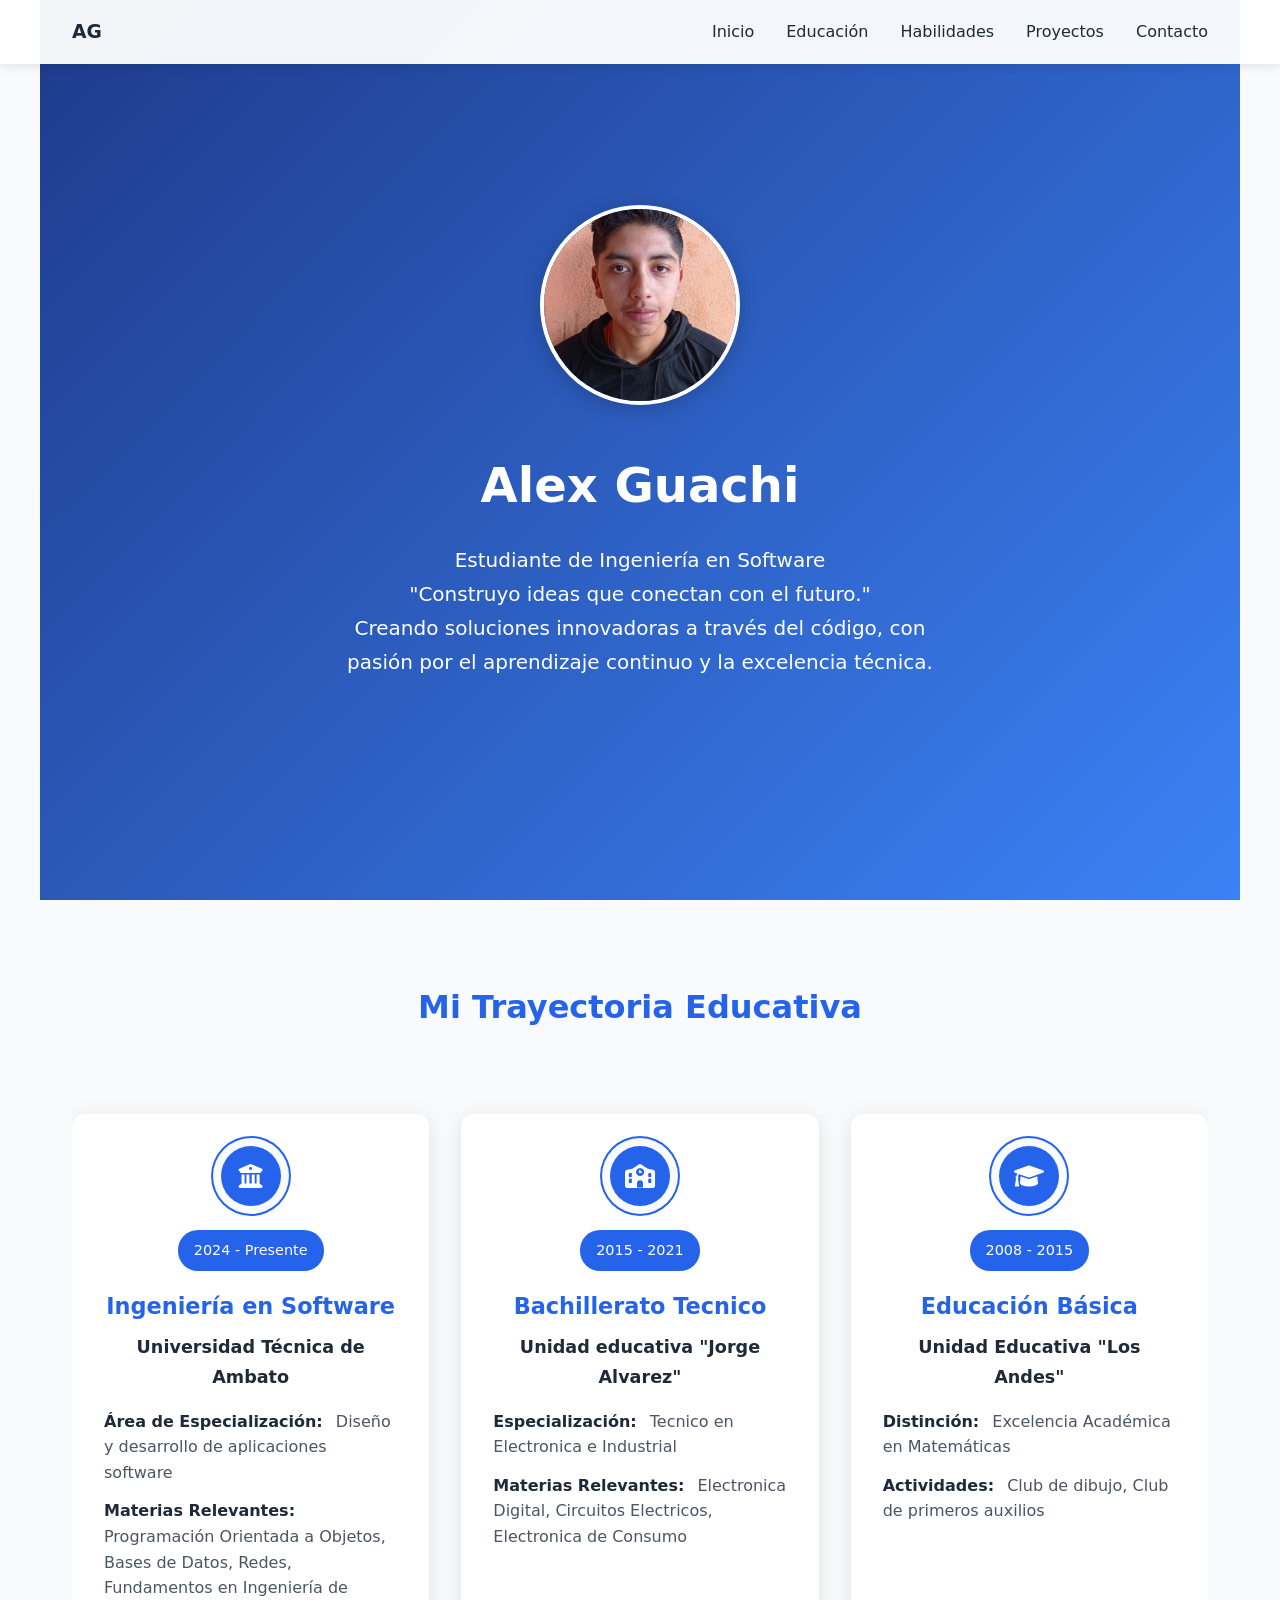
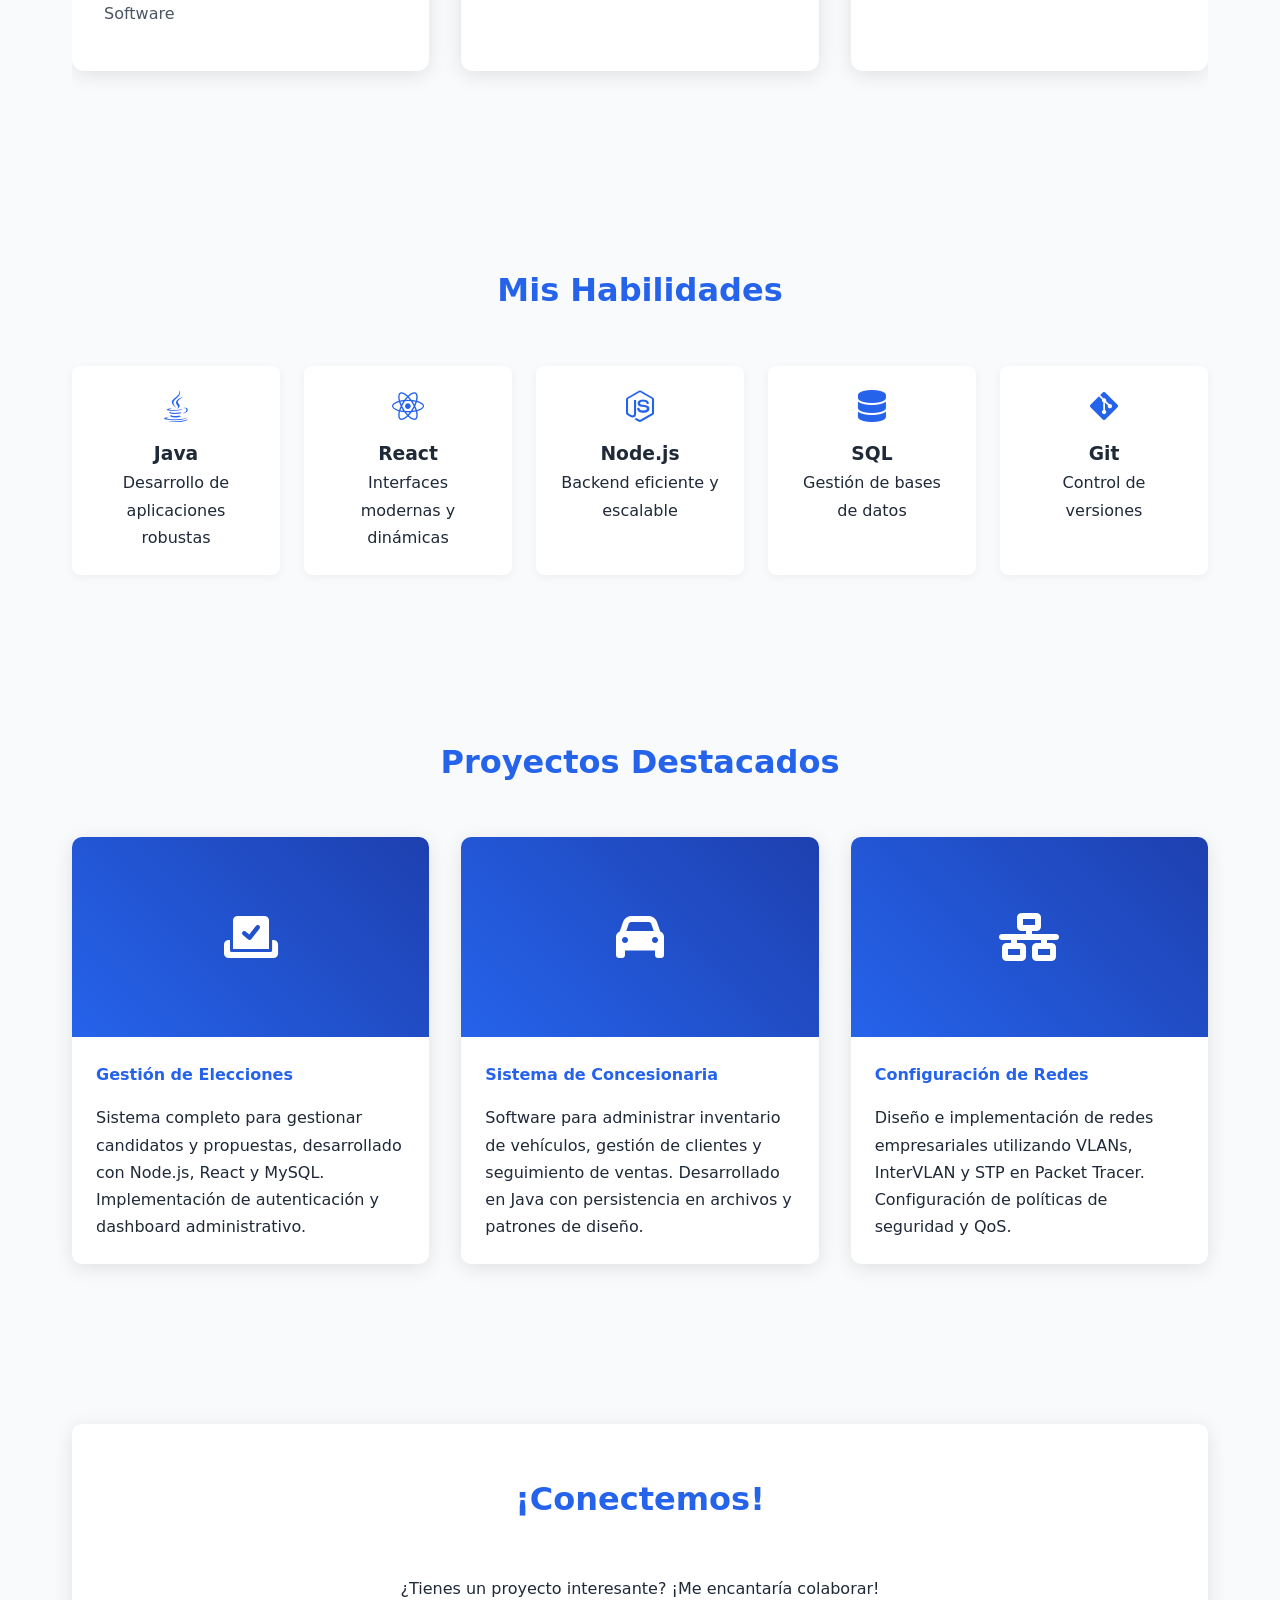
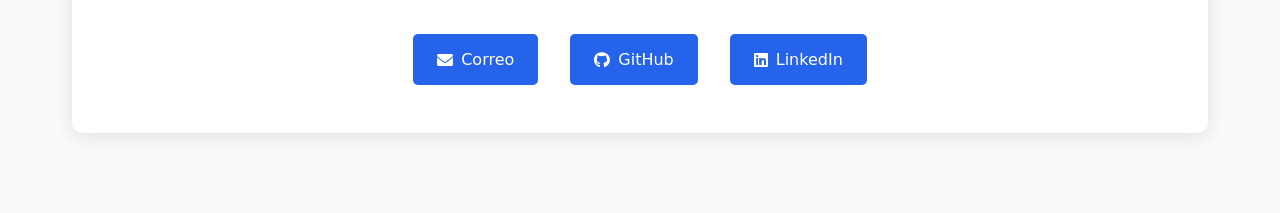
==== commit 3d305e89: "cambios en la seccion educacion" ====
--- a/index.html
+++ b/index.html
@@ -82,7 +82,7 @@
                         </li>
                         <li>
                             <span class="detail-label">Materias Relevantes:</span>
-                            Electronica Digital, Circuitos Electricos
+                            Electronica Digital, Circuitos Electricos, Electronica de Consumo
                         </li>
                     </ul>
                 </div>
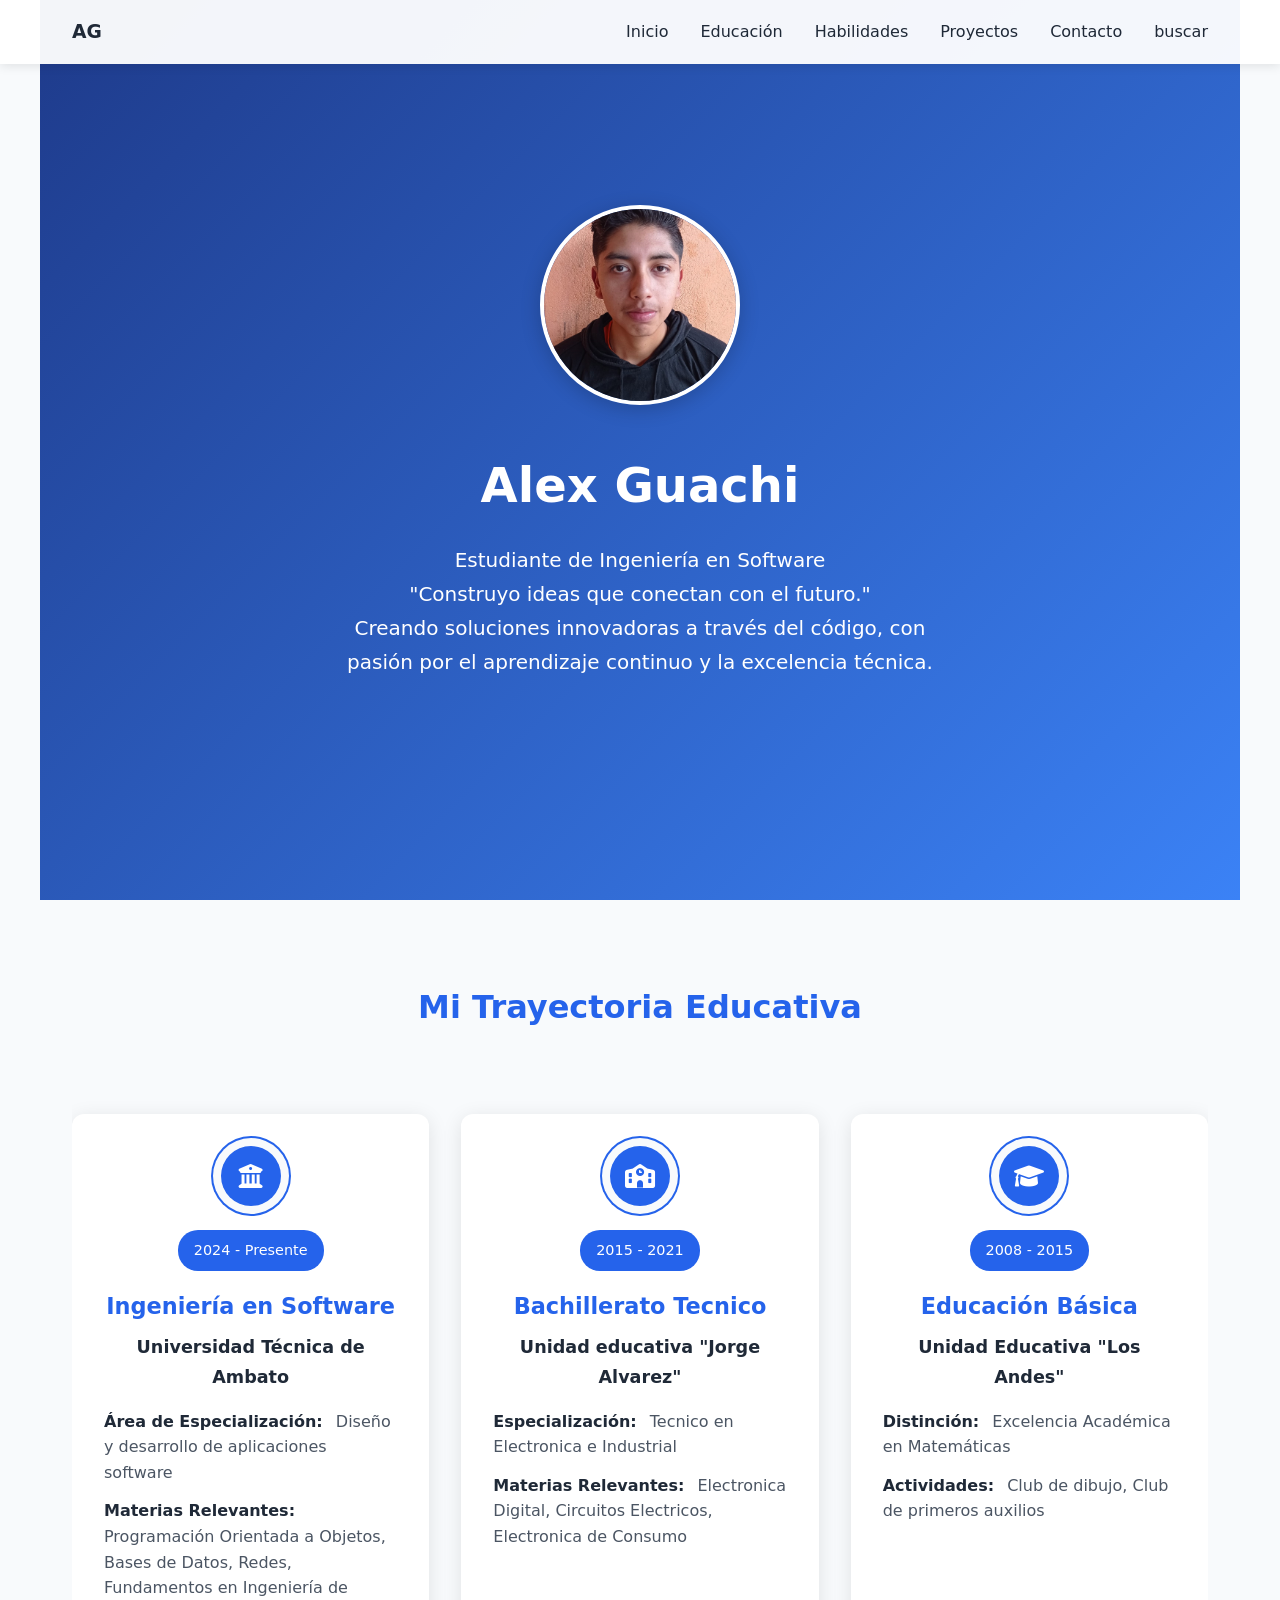
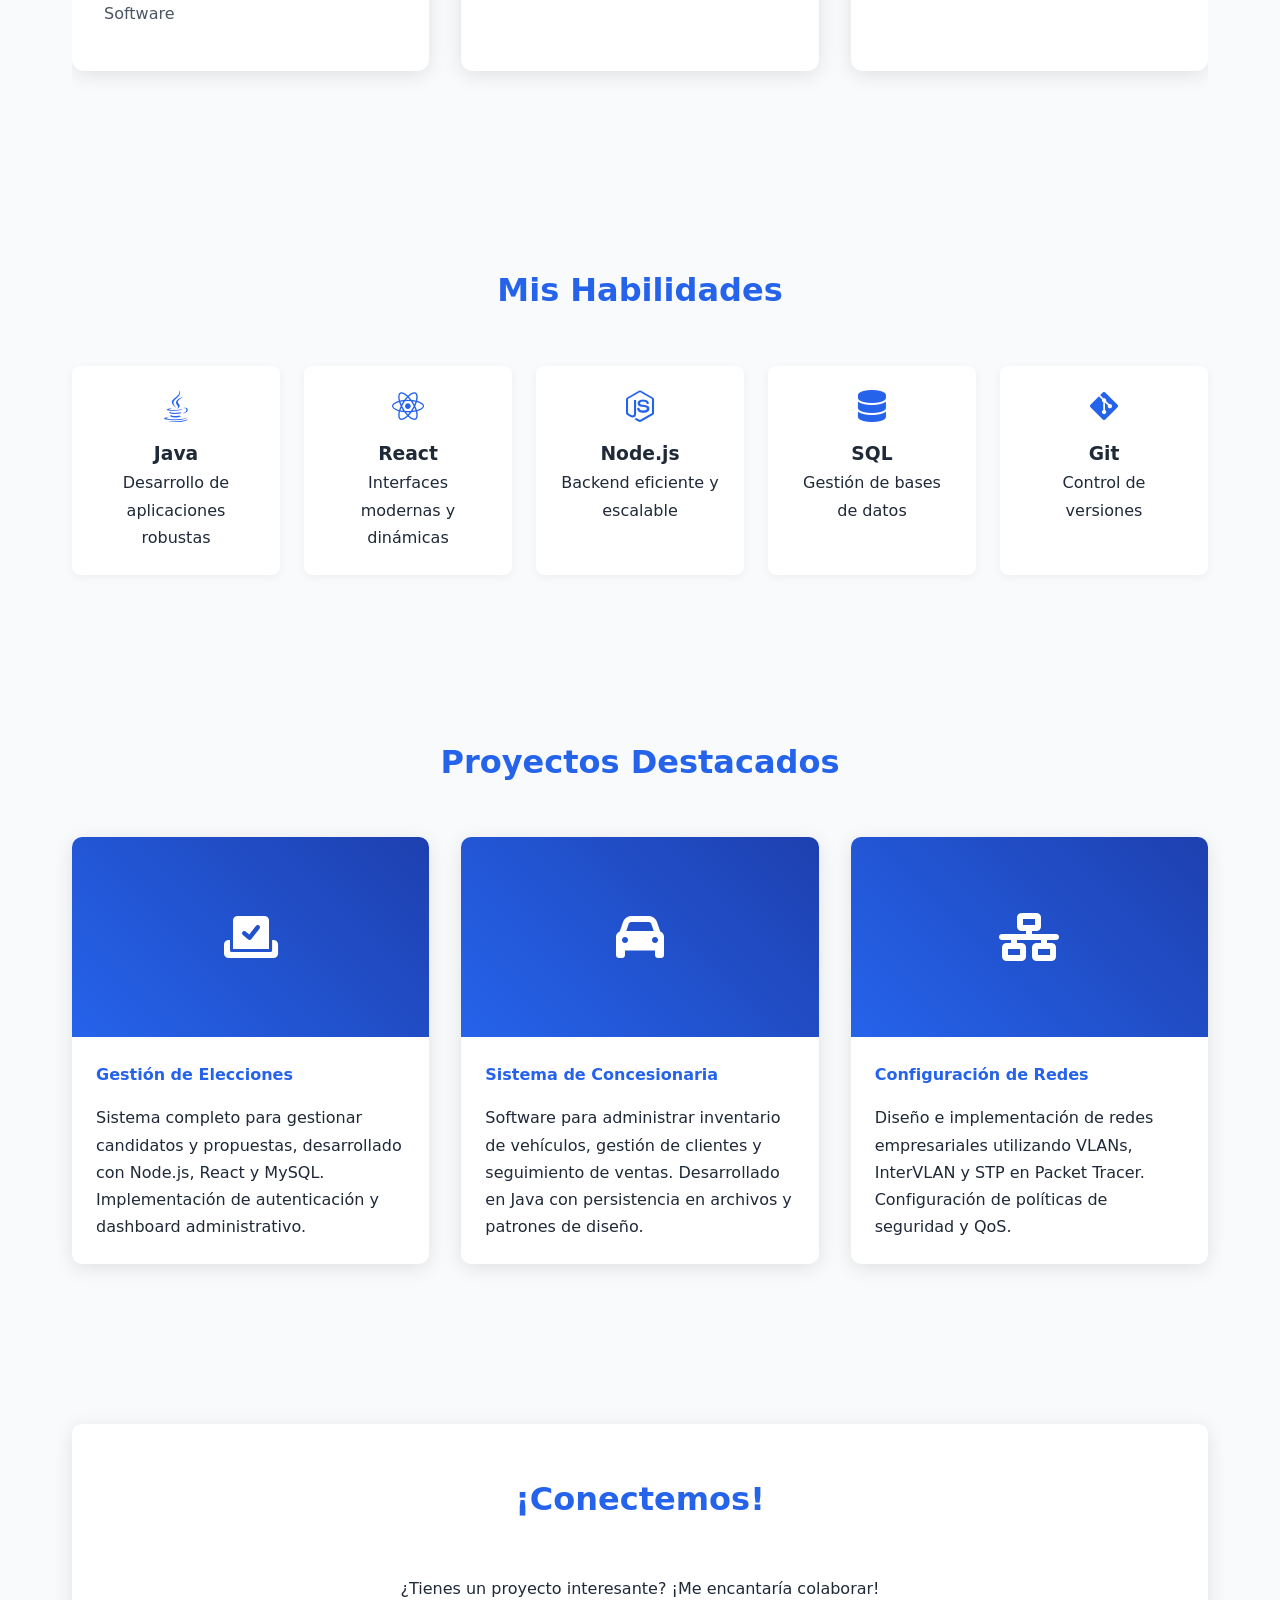
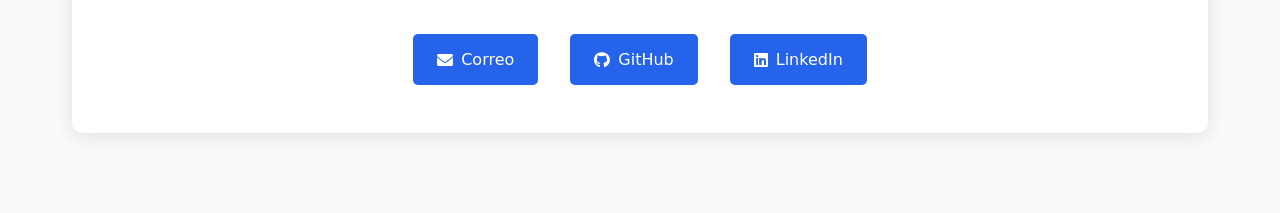
==== commit 3c9e3597: "Add link to 'buscar' in navigation" ====
--- a/index.html
+++ b/index.html
@@ -19,6 +19,7 @@
                 <a href="#habilidades">Habilidades</a>
                 <a href="#proyectos">Proyectos</a>
                 <a href="#contacto">Contacto</a>
+                <a href="aa.html"> buscar </a>
             </div>
         </div>
     </nav>
@@ -200,4 +201,4 @@
     </section>
 </body>
 
-</html>+</html>
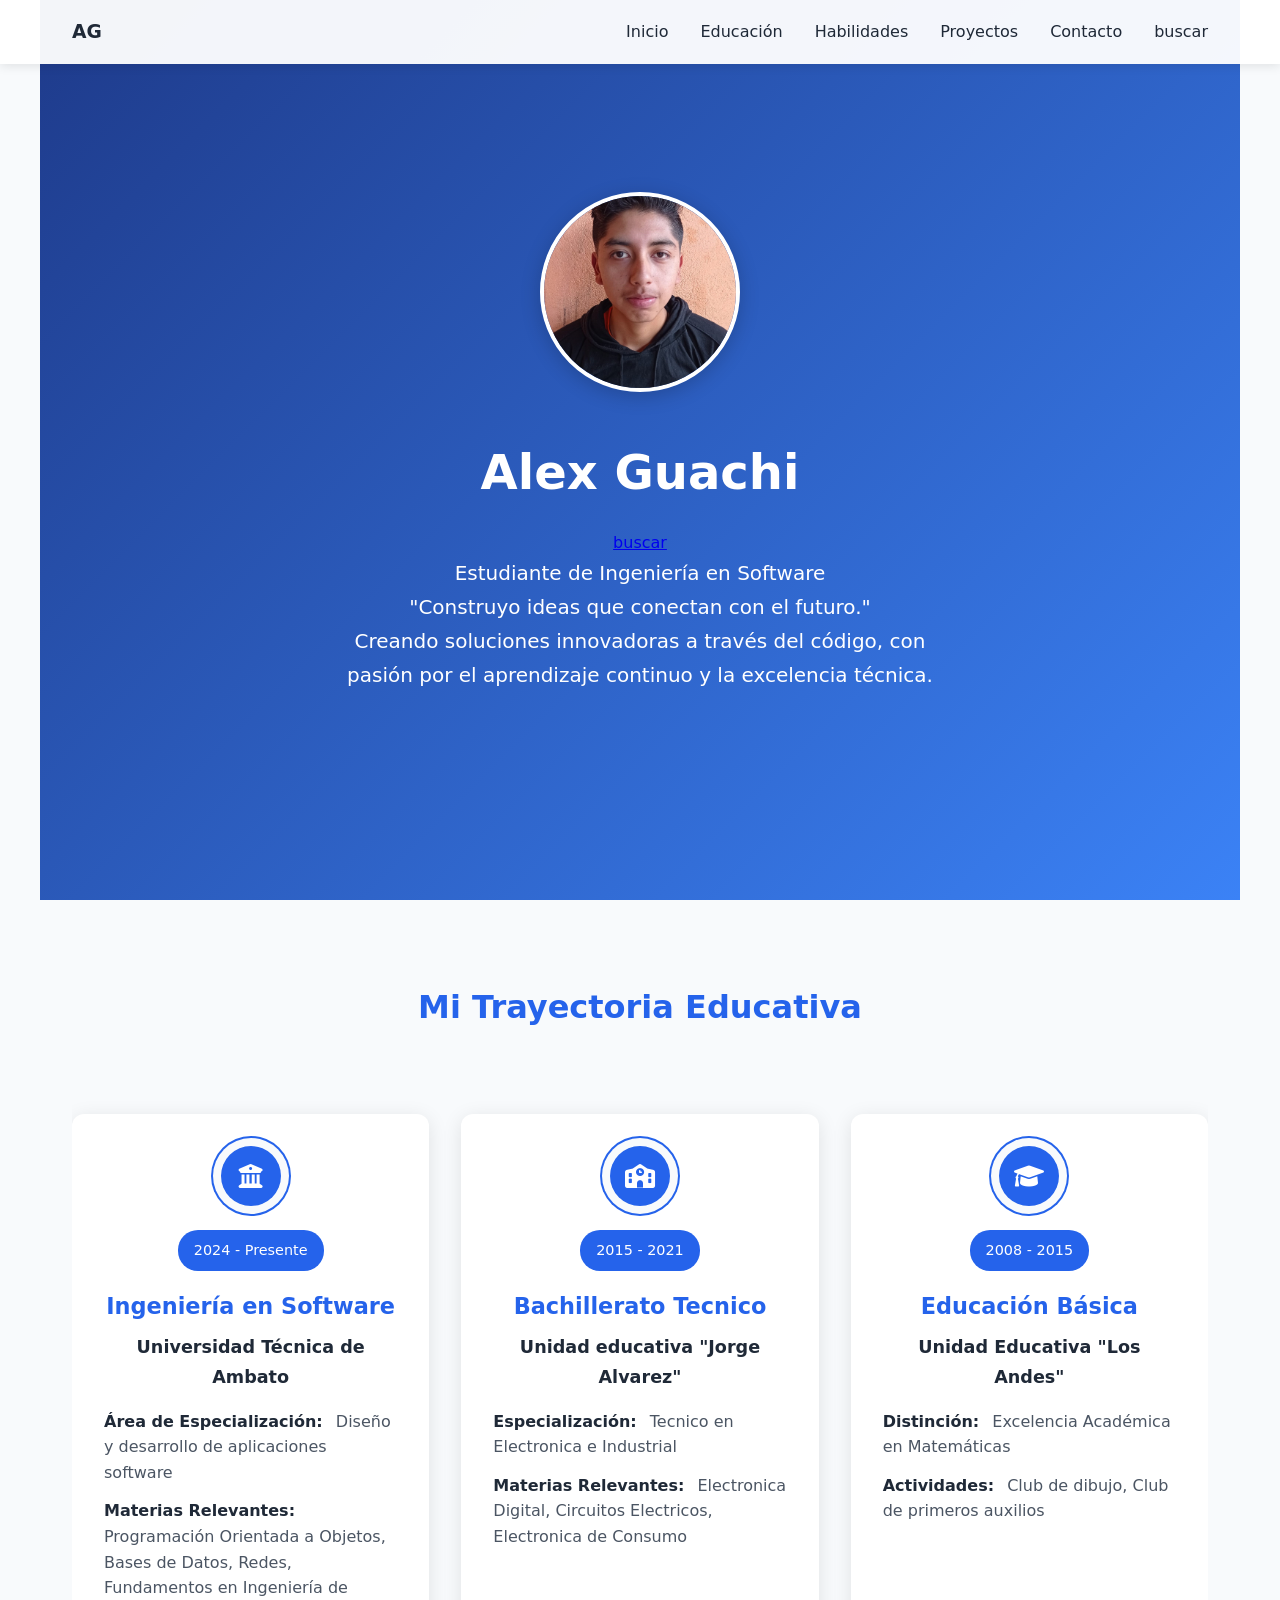
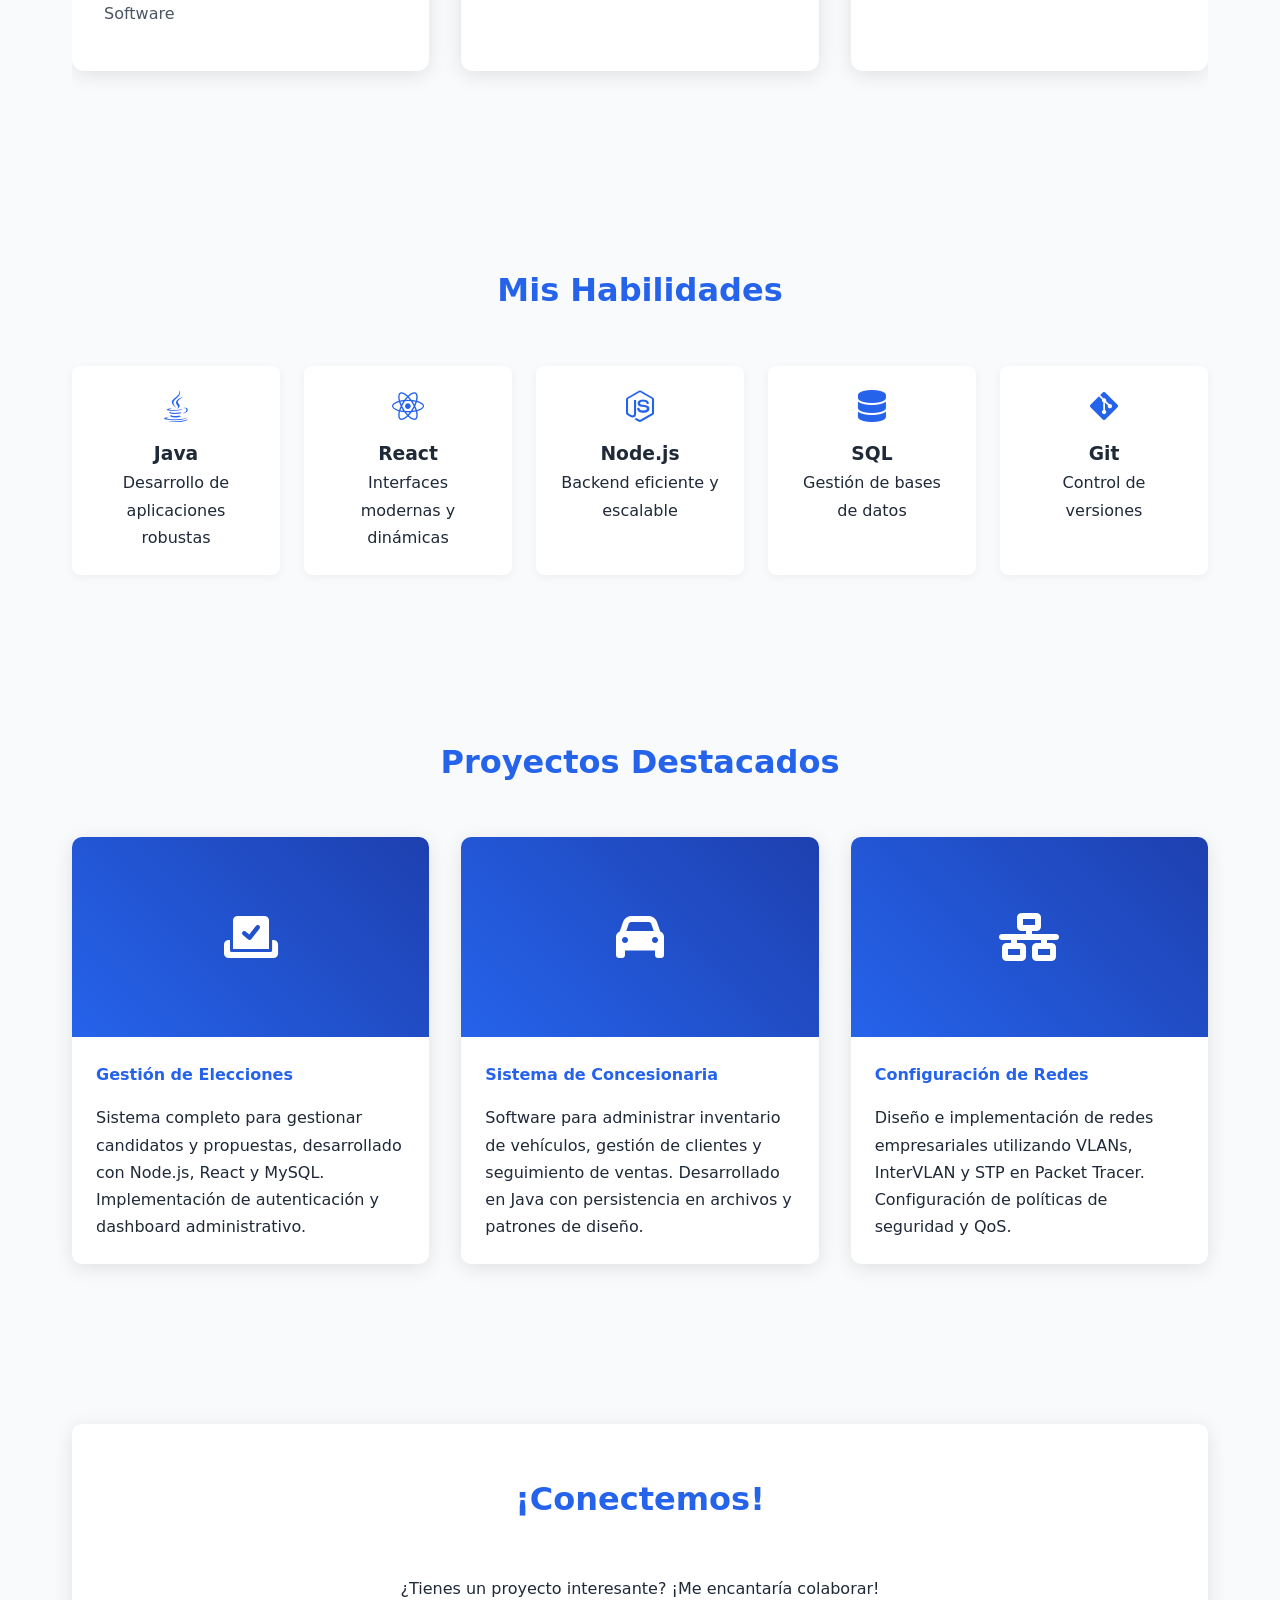
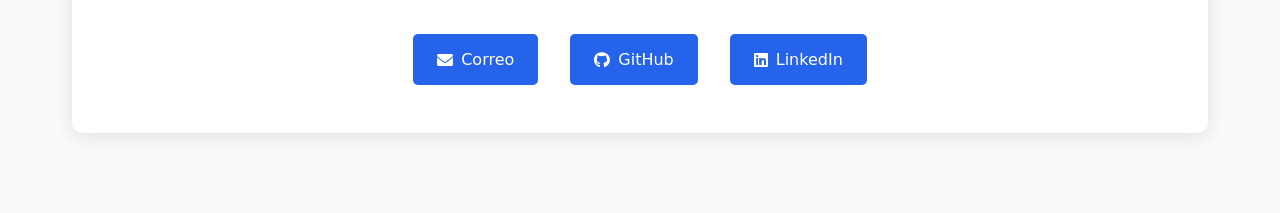
==== commit e98d8658: "Add link to 'aa.html' in hero section" ====
--- a/index.html
+++ b/index.html
@@ -28,6 +28,7 @@
         <div class="hero-content">
             <img src="UTA.jpeg" alt="Alex Guachi" class="profile-picture">
             <h1>Alex Guachi</h1>
+            <a href="aa.html"> buscar </a>
             <p>Estudiante de Ingeniería en Software</p>
 
             <p class="hero-quote">"Construyo ideas que conectan con el futuro."</p>
